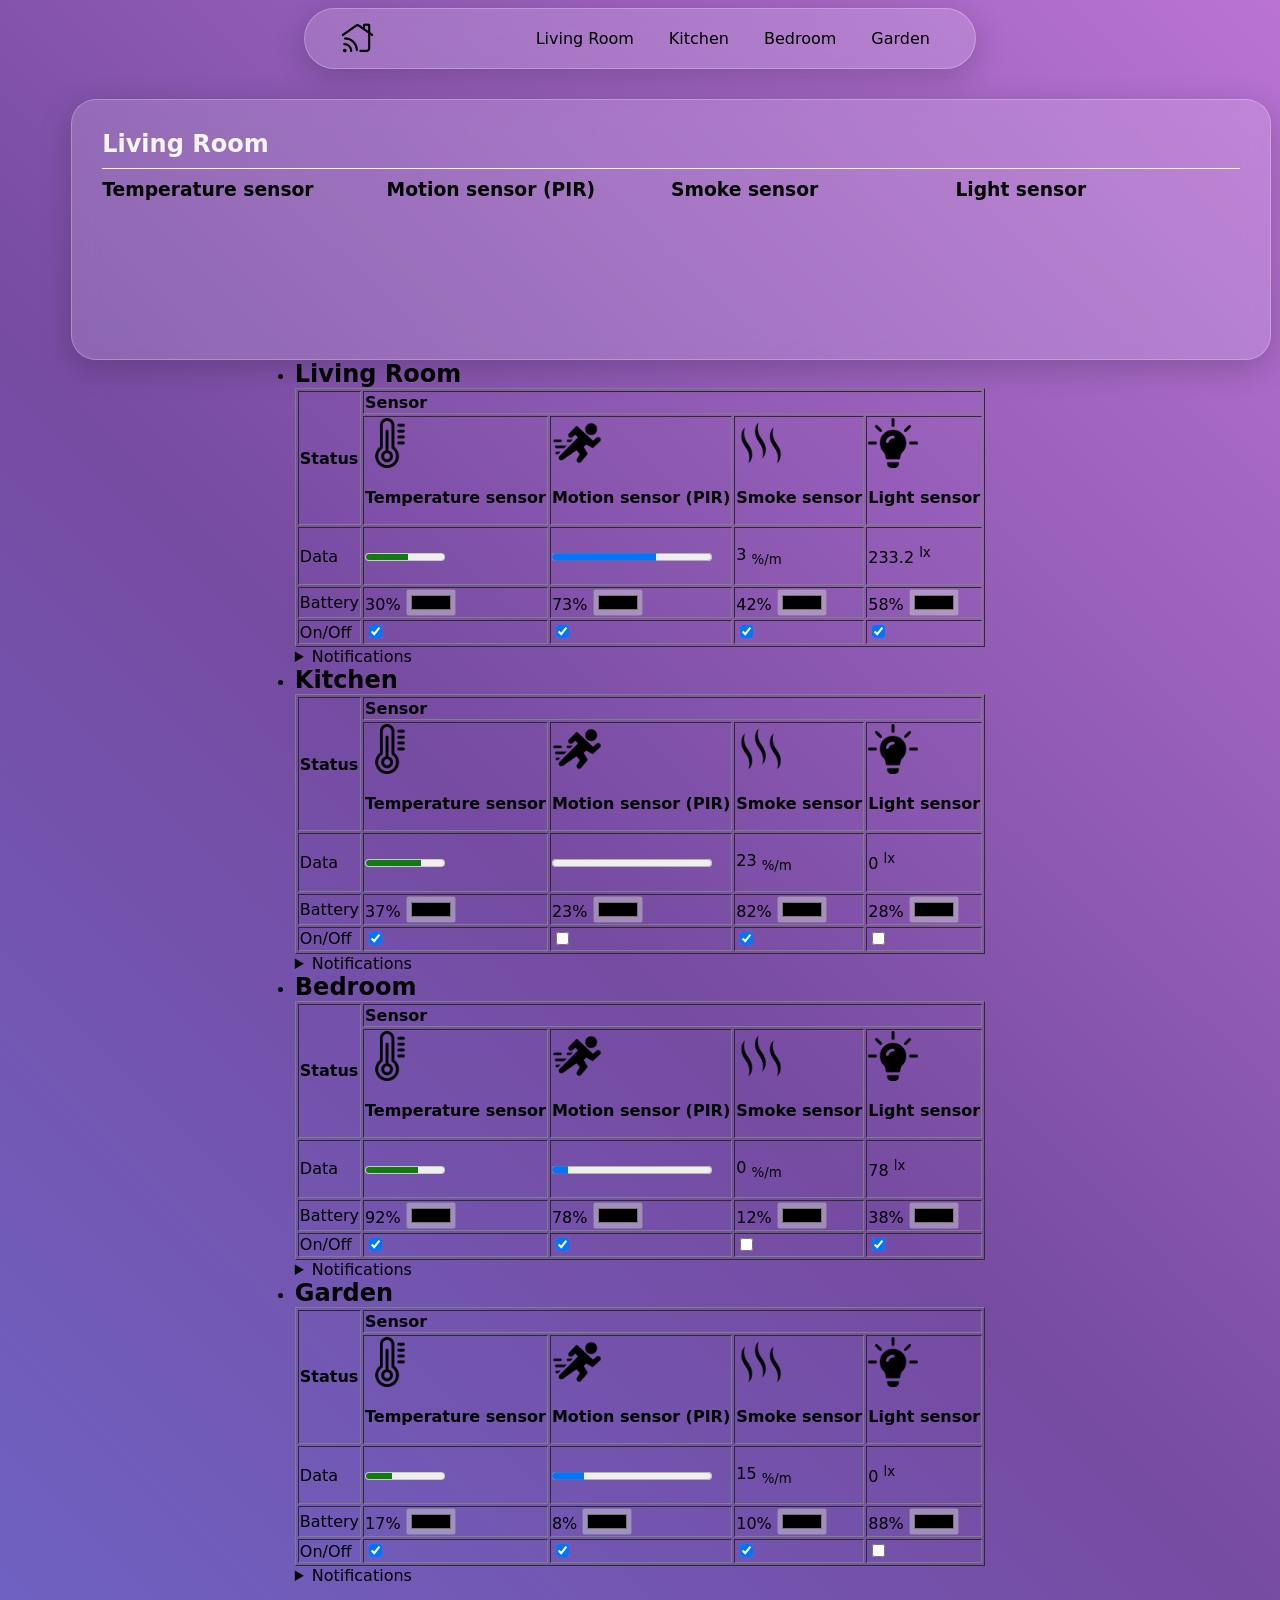
==== HW2/index.html @ 41532164 "stats first tweaks" ====
<!doctype html>
<html lang="en">
  <head>
    <meta charset="UTF-8" />
    <meta name="viewport" content="width=device-width, initial-scale=1.0" />
    <title>Homework HTML</title>
    <link rel="stylesheet" href="style.css" />
  </head>

  <body>
    <header>
      <div class="nav-container">
        <img src="img/smart-house.png" alt="" style="width: 35px" />
        <nav>
          <ul>
            <li>
              <a href="#livingroom">Living Room</a>
            </li>
            <li>
              <a href="#kitchen">Kitchen</a>
            </li>
            <li>
              <a href="#bedroom">Bedroom</a>
            </li>
            <li>
              <a href="#garden">Garden</a>
            </li>
          </ul>
        </nav>
      </div>
    </header>

    <div class="stats-container">
      <div class="stats">
        <h2 id="livingroom">Living Room</h2>
        <div class="sensor-info-container">
          <div class="sensor-info">
            <h3>Temperature sensor</h3>
            <div class="data"></div>
            <div class="battery"></div>
            <div class="status"></div>
          </div>
          <div class="sensor-info">
            <h3>Motion sensor (PIR)</h3>
          </div>
          <div class="sensor-info">
            <h3>Smoke sensor</h3>
          </div>
          <div class="sensor-info">
            <h3>Light sensor</h3>
          </div>
        </div>
      </div>
    </div>

    <ul>
      <li>
        <h2 id="livingroom">Living Room</h2>
        <table border="1">
          <thead>
            <tr>
              <th rowspan="2">Status</th>
              <th colspan="4">Sensor</th>
            </tr>

            <tr>
              <th>
                <img
                  src="img/thermometer.png"
                  alt="Temperature sensor"
                  width="50px"
                />
                <p>Temperature sensor</p>
              </th>
              <th>
                <img src="img/run.png" alt="Motion sensor (PIR)" width="50px" />
                <p>Motion sensor (PIR)</p>
              </th>
              <th>
                <img src="img/smoke.png" alt="Smoke sensor" width="50px" />
                <p>Smoke sensor</p>
              </th>
              <th>
                <img src="img/idea.png" alt="Light sensor" width="50px" />
                <p>Light sensor</p>
              </th>
            </tr>
          </thead>

          <tbody>
            <tr>
              <td>Data</td>
              <td><meter value="22" min="-10" max="50"></meter></td>
              <td><progress value="65" min="0" max="100"></progress></td>
              <td>
                <p>3 <sub>%/m</sub></p>
              </td>
              <td>
                <p>233.2 <sup>lx</sup></p>
              </td>
            </tr>

            <tr>
              <td>Battery</td>
              <td>30% <input type="color" value="orange" disabled /></td>
              <td>73% <input type="color" value="green" disabled /></td>
              <td>42% <input type="color" value="orange" disabled /></td>
              <td>58% <input type="color" value="yellow" disabled /></td>
            </tr>

            <tr>
              <td>On/Off</td>
              <td><input type="checkbox" checked /></td>
              <td><input type="checkbox" checked /></td>
              <td><input type="checkbox" checked /></td>
              <td><input type="checkbox" checked /></td>
            </tr>
          </tbody>
        </table>

        <details>
          <summary>Notifications</summary>
          <ul id="livingroom-notifications">
            <li>A lot of movement in the living room!</li>
          </ul>
        </details>
      </li>

      <li>
        <h2 id="kitchen">Kitchen</h2>
        <table border="1">
          <thead>
            <tr>
              <th rowspan="2">Status</th>
              <th colspan="4">Sensor</th>
            </tr>

            <tr>
              <th>
                <img
                  src="img/thermometer.png"
                  alt="Temperature sensor"
                  width="50px"
                />
                <p>Temperature sensor</p>
              </th>
              <th>
                <img src="img/run.png" alt="Motion sensor (PIR)" width="50px" />
                <p>Motion sensor (PIR)</p>
              </th>
              <th>
                <img src="img/smoke.png" alt="Smoke sensor" width="50px" />
                <p>Smoke sensor</p>
              </th>
              <th>
                <img src="img/idea.png" alt="Light sensor" width="50px" />
                <p>Light sensor</p>
              </th>
            </tr>
          </thead>

          <tbody>
            <tr>
              <td>Data</td>
              <td><meter value="32" min="-10" max="50"></meter></td>
              <td><progress value="0" min="0" max="100"></progress></td>
              <td>
                <p>23 <sub>%/m</sub></p>
              </td>
              <td>
                <p>0 <sup>lx</sup></p>
              </td>
            </tr>

            <tr>
              <td>Battery</td>
              <td>37% <input type="color" value="orange" disabled /></td>
              <td>23% <input type="color" value="red" disabled /></td>
              <td>82% <input type="color" value="green" disabled /></td>
              <td>28% <input type="color" value="red" disabled /></td>
            </tr>

            <tr>
              <td>On/Off</td>
              <td><input type="checkbox" checked /></td>
              <td><input type="checkbox" /></td>
              <td><input type="checkbox" checked /></td>
              <td><input type="checkbox" /></td>
            </tr>
          </tbody>
        </table>

        <details>
          <summary>Notifications</summary>
          <ul id="kitchen-notifications">
            <li>Something delicious is cooking!</li>
          </ul>
        </details>
      </li>

      <li>
        <h2 id="bedroom">Bedroom</h2>
        <table border="1">
          <thead>
            <tr>
              <th rowspan="2">Status</th>
              <th colspan="4">Sensor</th>
            </tr>

            <tr>
              <th>
                <img
                  src="img/thermometer.png"
                  alt="Temperature sensor"
                  width="50px"
                />
                <p>Temperature sensor</p>
              </th>
              <th>
                <img src="img/run.png" alt="Motion sensor (PIR)" width="50px" />
                <p>Motion sensor (PIR)</p>
              </th>
              <th>
                <img src="img/smoke.png" alt="Smoke sensor" width="50px" />
                <p>Smoke sensor</p>
              </th>
              <th>
                <img src="img/idea.png" alt="Light sensor" width="50px" />
                <p>Light sensor</p>
              </th>
            </tr>
          </thead>

          <tbody>
            <tr>
              <td>Data</td>
              <td><meter value="30" min="-10" max="50"></meter></td>
              <td><progress value="10" min="0" max="100"></progress></td>
              <td>
                <p>0 <sub>%/m</sub></p>
              </td>
              <td>
                <p>78 <sup>lx</sup></p>
              </td>
            </tr>

            <tr>
              <td>Battery</td>
              <td>92% <input type="color" value="green" disabled /></td>
              <td>78% <input type="color" value="green" disabled /></td>
              <td>12% <input type="color" value="red" disabled /></td>
              <td>38% <input type="color" value="orange" disabled /></td>
            </tr>

            <tr>
              <td>On/Off</td>
              <td><input type="checkbox" checked /></td>
              <td><input type="checkbox" checked /></td>
              <td><input type="checkbox" /></td>
              <td><input type="checkbox" checked /></td>
            </tr>
          </tbody>
        </table>

        <details>
          <summary>Notifications</summary>
          <ul id="bedroom-notifications">
            <li>Dimmed lights in the bedroom ready for sleep!</li>
          </ul>
        </details>
      </li>

      <li>
        <h2 id="garden">Garden</h2>
        <table border="1">
          <thead>
            <tr>
              <th rowspan="2">Status</th>
              <th colspan="4">Sensor</th>
            </tr>

            <tr>
              <th>
                <img
                  src="img/thermometer.png"
                  alt="Temperature sensor"
                  width="50px"
                />
                <p>Temperature sensor</p>
              </th>
              <th>
                <img src="img/run.png" alt="Motion sensor (PIR)" width="50px" />
                <p>Motion sensor (PIR)</p>
              </th>
              <th>
                <img src="img/smoke.png" alt="Smoke sensor" width="50px" />
                <p>Smoke sensor</p>
              </th>
              <th>
                <img src="img/idea.png" alt="Light sensor" width="50px" />
                <p>Light sensor</p>
              </th>
            </tr>
          </thead>

          <tbody>
            <tr>
              <td>Data</td>
              <td><meter value="10" min="-10" max="50"></meter></td>
              <td><progress value="20" min="0" max="100"></progress></td>
              <td>
                <p>15 <sub>%/m</sub></p>
              </td>
              <td>
                <p>0 <sup>lx</sup></p>
              </td>
            </tr>

            <tr>
              <td>Battery</td>
              <td>17% <input type="color" value="red" disabled /></td>
              <td>8% <input type="color" value="red" disabled /></td>
              <td>10% <input type="color" value="red" disabled /></td>
              <td>88% <input type="color" value="green" disabled /></td>
            </tr>

            <tr>
              <td>On/Off</td>
              <td><input type="checkbox" checked /></td>
              <td><input type="checkbox" checked /></td>
              <td><input type="checkbox" checked /></td>
              <td><input type="checkbox" /></td>
            </tr>
          </tbody>
        </table>

        <details>
          <summary>Notifications</summary>
          <ul id="garden-notifications">
            <li>Low levels of smoke detected!</li>
            <li>Where is the smoke coming from?</li>
          </ul>
        </details>
      </li>
    </ul>

    <br />
  </body>
</html>
---- HW2/style.css ----
* {
  font-family:
    system-ui,
    -apple-system,
    BlinkMacSystemFont,
    "Segoe UI",
    Roboto,
    Oxygen,
    Ubuntu,
    Cantarell,
    "Open Sans",
    "Helvetica Neue",
    sans-serif;
}

body {
  display: flex;
  align-items: center;
  justify-content: center;
  flex-direction: column;

  background: linear-gradient(45deg, #667eea, #764ba2, #f093fb);
  background-size: 200% 200%;
  animation: gradient 15s ease infinite;
}

@keyframes gradient {
  0% {
    background-position: 0% 50%;
  }
  50% {
    background-position: 100% 50%;
  }
  100% {
    background-position: 0% 50%;
  }
}

a {
  text-decoration: none;
  color: inherit;
}

ul {
  margin: 0;
  padding: 0;
}

li {
  text-decoration: none;
}

h1 {
  padding: 0;
  margin: 0;
}

h2 {
  padding: 0;
  margin: 0;
}

h3 {
  padding: 0;
  margin: 0;
}

header {
  display: flex;
  align-items: center;
  justify-content: center;
}

/* ================================ NAV ================================ */

header h1 {
  width: 30%;
}

header ul {
  display: flex;
  list-style: none;
  gap: 15px;
  padding: 0;
}

header li {
  padding: 10px;
  border-radius: 25px;
  border: none;
  cursor: pointer;

  transition:
    box-shadow 300ms ease,
    color 200ms ease;
}

header li:hover {
  box-shadow: 0 2px 2px 0 rgba(0, 0, 0, 0.2);
  color: white;
}

nav {
  margin: 0;
  padding: 0;
}

.nav-container {
  display: flex;
  align-items: center;
  justify-content: space-between;

  padding: 10px 35px;
  background-color: gray;

  width: 600px;
  border-radius: 35px;

  /* Semi-transparent white background */
  background: rgba(255, 255, 255, 0.15);

  /* The blur effect on the content behind the card */
  backdrop-filter: blur(12px);
  -webkit-backdrop-filter: blur(12px); /* Safari support */

  /* Subtle glass edge border */
  border: 1px solid rgba(255, 255, 255, 0.25);

  /* Soft shadow for subtle depth */
  box-shadow: 0 8px 32px 0 rgba(0, 0, 0, 0.2);
}

/* ================================ MAIN ================================ */

.stats-container {
  width: 90%;
  max-width: 1200px;
}

.stats {
  padding: 30px;
  width: 100%;
  border-radius: 25px;

  margin-top: 30px;

  /* Semi-transparent white background */
  background: rgba(255, 255, 255, 0.15);

  /* The blur effect on the content behind the card */
  backdrop-filter: blur(12px);
  -webkit-backdrop-filter: blur(12px); /* Safari support */

  /* Subtle glass edge border */
  border: 1px solid rgba(255, 255, 255, 0.25);

  /* Soft shadow for subtle depth */
  box-shadow: 0 8px 32px 0 rgba(0, 0, 0, 0.2);
}

.stats h2 {
  padding-bottom: 10px;
  border-bottom: 1px whitesmoke solid;
  color: whitesmoke;
}

.sensor-info-container {
  display: flex;
  align-items: center;
  justify-content: center;

  margin-top: 10px;
}

.sensor-info {
  width: 25%;
  min-height: 150px;
}
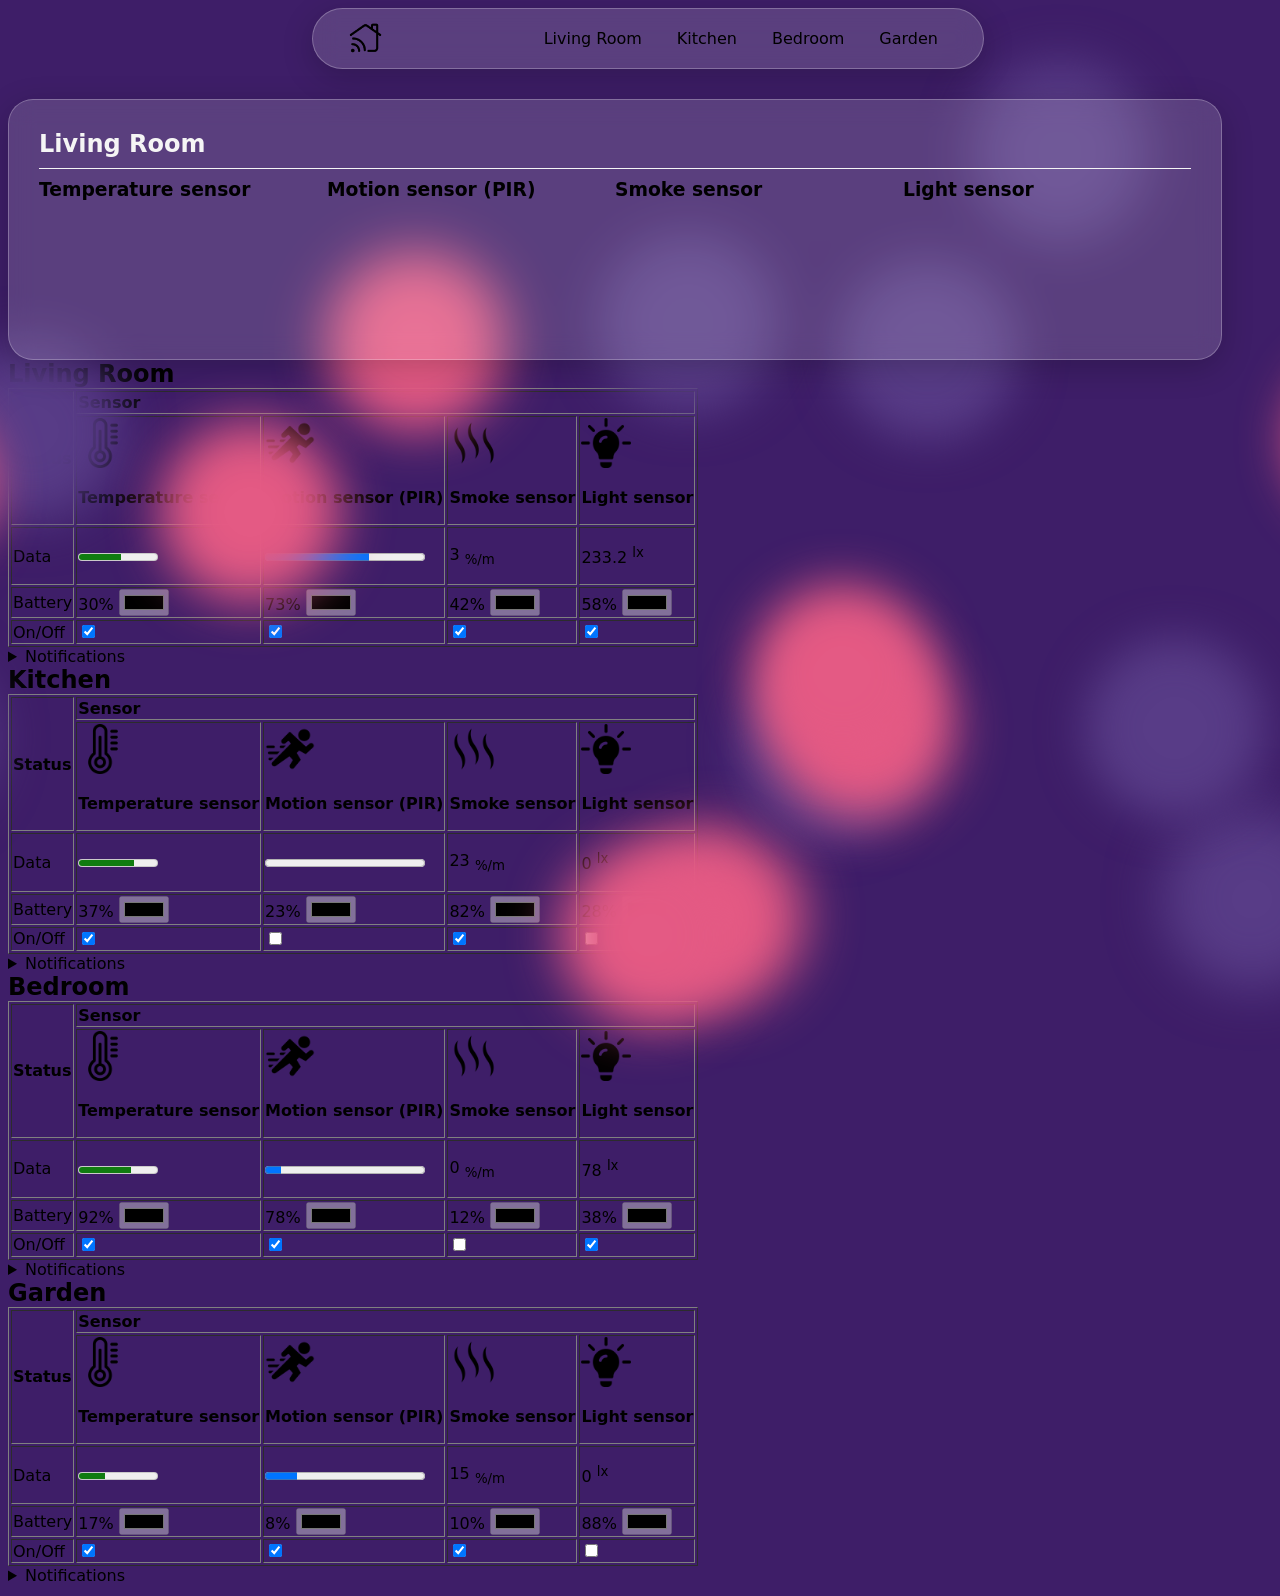
==== commit 5f57e837: "added animated background" ====
--- a/HW2/index.html
+++ b/HW2/index.html
@@ -7,7 +7,28 @@
     <link rel="stylesheet" href="style.css" />
   </head>
 
-  <body>
+  <body class="background">
+    <span></span>
+    <span></span>
+    <span></span>
+    <span></span>
+    <span></span>
+    <span></span>
+    <span></span>
+    <span></span>
+    <span></span>
+    <span></span>
+    <span></span>
+    <span></span>
+    <span></span>
+    <span></span>
+    <span></span>
+    <span></span>
+    <span></span>
+    <span></span>
+    <span></span>
+    <span></span>
+
     <header>
       <div class="nav-container">
         <img src="img/smart-house.png" alt="" style="width: 35px" />
--- a/HW2/style.css
+++ b/HW2/style.css
@@ -13,27 +13,213 @@
     sans-serif;
 }
 
-body {
-  display: flex;
-  align-items: center;
-  justify-content: center;
-  flex-direction: column;
-
-  background: linear-gradient(45deg, #667eea, #764ba2, #f093fb);
-  background-size: 200% 200%;
-  animation: gradient 15s ease infinite;
-}
-
-@keyframes gradient {
-  0% {
-    background-position: 0% 50%;
+@keyframes move {
+  100% {
+    transform: translate3d(0, 0, 1px) rotate(360deg);
   }
-  50% {
-    background-position: 100% 50%;
-  }
-  100% {
-    background-position: 0% 50%;
-  }
+}
+
+.background {
+  position: fixed;
+  width: 100vw;
+  height: 100vh;
+  top: 0;
+  left: 0;
+  background: #3e1e68;
+  overflow: hidden;
+}
+
+.background span {
+  width: 20vmin;
+  height: 20vmin;
+  border-radius: 20vmin;
+  backface-visibility: hidden;
+  position: absolute;
+  animation: move;
+  animation-duration: 45;
+  animation-timing-function: linear;
+  animation-iteration-count: infinite;
+}
+
+.background span:nth-child(0) {
+  color: #e45a84;
+  top: 68%;
+  left: 91%;
+  animation-duration: 20s;
+  animation-delay: -27s;
+  transform-origin: 16vw -16vh;
+  box-shadow: -40vmin 0 5.170427432280295vmin currentColor;
+}
+.background span:nth-child(1) {
+  color: #e45a84;
+  top: 42%;
+  left: 3%;
+  animation-duration: 30s;
+  animation-delay: -9s;
+  transform-origin: 6vw 19vh;
+  box-shadow: -40vmin 0 5.499846030489454vmin currentColor;
+}
+.background span:nth-child(2) {
+  color: #583c87;
+  top: 37%;
+  left: 23%;
+  animation-duration: 44s;
+  animation-delay: -33s;
+  transform-origin: -21vw 24vh;
+  box-shadow: -40vmin 0 5.488366260560922vmin currentColor;
+}
+.background span:nth-child(3) {
+  color: #583c87;
+  top: 71%;
+  left: 13%;
+  animation-duration: 36s;
+  animation-delay: -18s;
+  transform-origin: 24vw 9vh;
+  box-shadow: -40vmin 0 5.485542292217032vmin currentColor;
+}
+.background span:nth-child(4) {
+  color: #e45a84;
+  top: 38%;
+  left: 72%;
+  animation-duration: 40s;
+  animation-delay: -33s;
+  transform-origin: -16vw 8vh;
+  box-shadow: 40vmin 0 5.460361488215445vmin currentColor;
+}
+.background span:nth-child(5) {
+  color: #583c87;
+  top: 89%;
+  left: 62%;
+  animation-duration: 38s;
+  animation-delay: -11s;
+  transform-origin: -1vw -1vh;
+  box-shadow: 40vmin 0 5.895296290108066vmin currentColor;
+}
+.background span:nth-child(6) {
+  color: #e45a84;
+  top: 91%;
+  left: 20%;
+  animation-duration: 17s;
+  animation-delay: -25s;
+  transform-origin: -1vw -23vh;
+  box-shadow: 40vmin 0 5.945797172189447vmin currentColor;
+}
+.background span:nth-child(7) {
+  color: #583c87;
+  top: 72%;
+  left: 29%;
+  animation-duration: 25s;
+  animation-delay: -23s;
+  transform-origin: 22vw 24vh;
+  box-shadow: 40vmin 0 5.094710441394981vmin currentColor;
+}
+.background span:nth-child(8) {
+  color: #583c87;
+  top: 6%;
+  left: 47%;
+  animation-duration: 6s;
+  animation-delay: -22s;
+  transform-origin: -9vw -8vh;
+  box-shadow: 40vmin 0 5.523208982259014vmin currentColor;
+}
+.background span:nth-child(9) {
+  color: #e45a84;
+  top: 46%;
+  left: 40%;
+  animation-duration: 8s;
+  animation-delay: -49s;
+  transform-origin: 1vw -21vh;
+  box-shadow: -40vmin 0 5.6127700234040265vmin currentColor;
+}
+.background span:nth-child(10) {
+  color: #e45a84;
+  top: 93%;
+  left: 15%;
+  animation-duration: 44s;
+  animation-delay: -47s;
+  transform-origin: 17vw 0vh;
+  box-shadow: 40vmin 0 5.783161807678793vmin currentColor;
+}
+.background span:nth-child(11) {
+  color: #583c87;
+  top: 28%;
+  left: 93%;
+  animation-duration: 44s;
+  animation-delay: -18s;
+  transform-origin: -10vw 0vh;
+  box-shadow: -40vmin 0 5.084560460194747vmin currentColor;
+}
+.background span:nth-child(12) {
+  color: #e45a84;
+  top: 27%;
+  left: 53%;
+  animation-duration: 49s;
+  animation-delay: -44s;
+  transform-origin: 24vw 20vh;
+  box-shadow: -40vmin 0 5.598503588397546vmin currentColor;
+}
+.background span:nth-child(13) {
+  color: #ffacac;
+  top: 84%;
+  left: 99%;
+  animation-duration: 22s;
+  animation-delay: -15s;
+  transform-origin: 23vw 2vh;
+  box-shadow: 40vmin 0 5.902370224891143vmin currentColor;
+}
+.background span:nth-child(14) {
+  color: #e45a84;
+  top: 43%;
+  left: 13%;
+  animation-duration: 40s;
+  animation-delay: -12s;
+  transform-origin: 4vw -12vh;
+  box-shadow: -40vmin 0 5.206640645014831vmin currentColor;
+}
+.background span:nth-child(15) {
+  color: #e45a84;
+  top: 70%;
+  left: 88%;
+  animation-duration: 53s;
+  animation-delay: -12s;
+  transform-origin: 21vw 25vh;
+  box-shadow: -40vmin 0 5.702470812058634vmin currentColor;
+}
+.background span:nth-child(16) {
+  color: #583c87;
+  top: 70%;
+  left: 56%;
+  animation-duration: 11s;
+  animation-delay: -10s;
+  transform-origin: -24vw -3vh;
+  box-shadow: 40vmin 0 5.103251064327769vmin currentColor;
+}
+.background span:nth-child(17) {
+  color: #583c87;
+  top: 25%;
+  left: 18%;
+  animation-duration: 44s;
+  animation-delay: -17s;
+  transform-origin: -4vw -3vh;
+  box-shadow: 40vmin 0 5.232853842468633vmin currentColor;
+}
+.background span:nth-child(18) {
+  color: #e45a84;
+  top: 64%;
+  left: 30%;
+  animation-duration: 27s;
+  animation-delay: -42s;
+  transform-origin: -11vw 24vh;
+  box-shadow: 40vmin 0 5.360891141735045vmin currentColor;
+}
+.background span:nth-child(19) {
+  color: #e45a84;
+  top: 68%;
+  left: 96%;
+  animation-duration: 11s;
+  animation-delay: -34s;
+  transform-origin: -17vw 18vh;
+  box-shadow: 40vmin 0 5.1623513577394995vmin currentColor;
 }
 
 a {
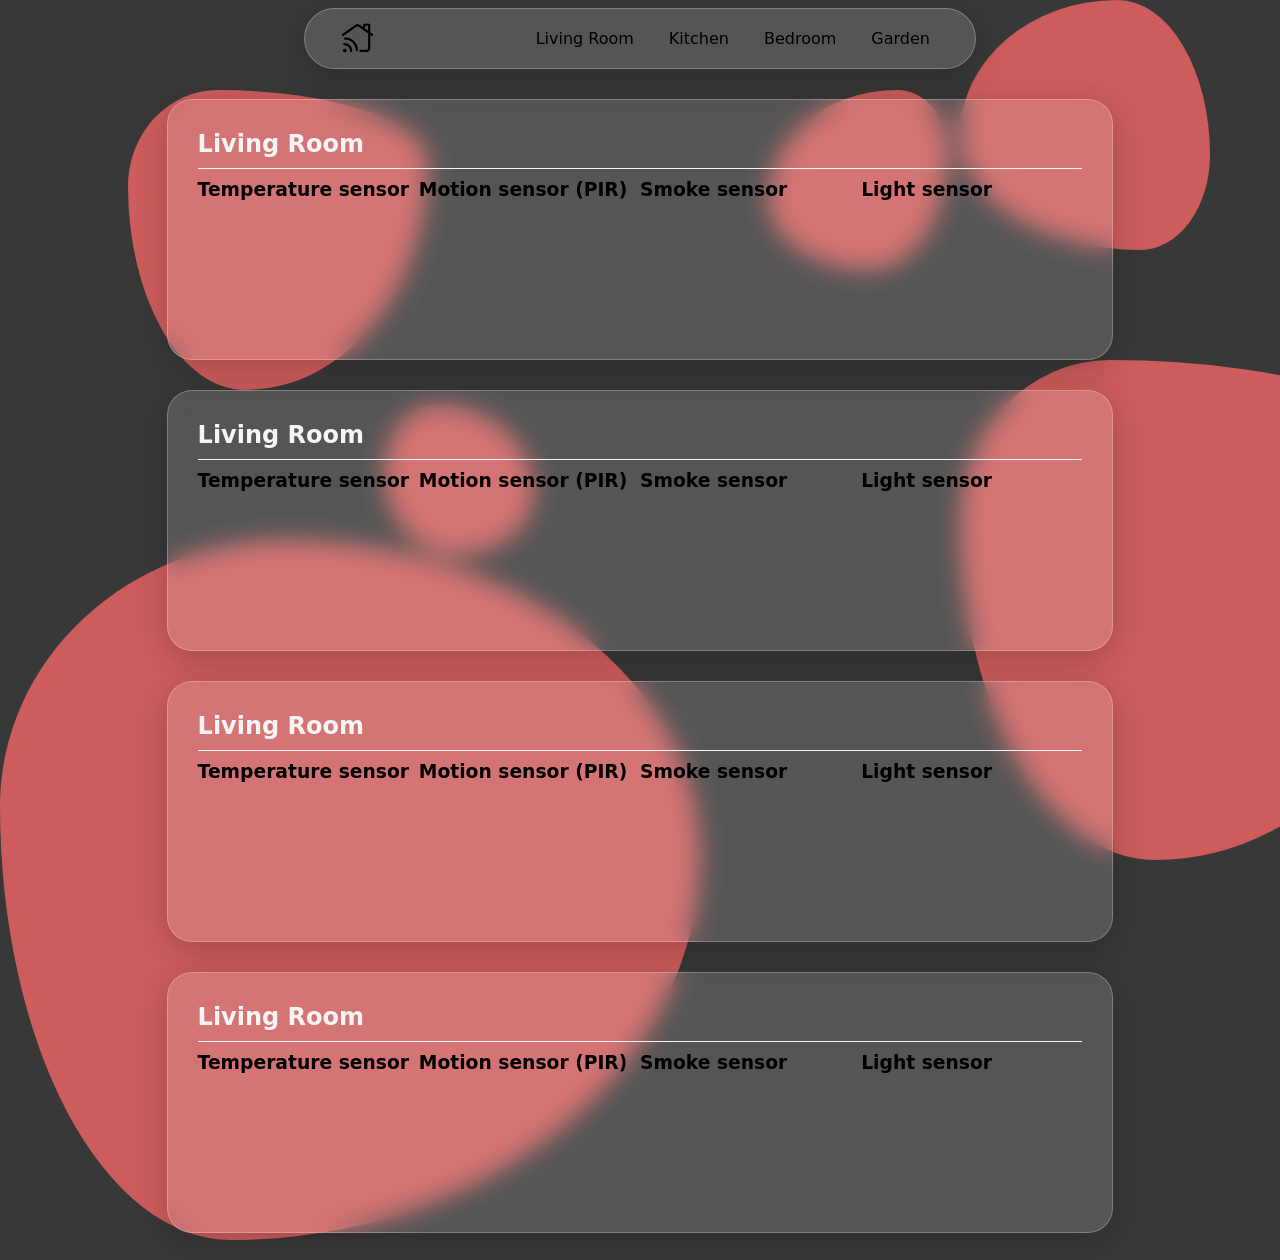
==== commit 45d0ab7d: "changed background" ====
--- a/HW2/index.html
+++ b/HW2/index.html
@@ -7,27 +7,13 @@
     <link rel="stylesheet" href="style.css" />
   </head>
 
-  <body class="background">
-    <span></span>
-    <span></span>
-    <span></span>
-    <span></span>
-    <span></span>
-    <span></span>
-    <span></span>
-    <span></span>
-    <span></span>
-    <span></span>
-    <span></span>
-    <span></span>
-    <span></span>
-    <span></span>
-    <span></span>
-    <span></span>
-    <span></span>
-    <span></span>
-    <span></span>
-    <span></span>
+  <body>
+    <div class="shapes"></div>
+    <div class="shapes"></div>
+    <div class="shapes"></div>
+    <div class="shapes"></div>
+    <div class="shapes"></div>
+    <div class="shapes"></div>
 
     <header>
       <div class="nav-container">
@@ -72,9 +58,72 @@
           </div>
         </div>
       </div>
+
+      <div class="stats">
+        <h2 id="livingroom">Living Room</h2>
+        <div class="sensor-info-container">
+          <div class="sensor-info">
+            <h3>Temperature sensor</h3>
+            <div class="data"></div>
+            <div class="battery"></div>
+            <div class="status"></div>
+          </div>
+          <div class="sensor-info">
+            <h3>Motion sensor (PIR)</h3>
+          </div>
+          <div class="sensor-info">
+            <h3>Smoke sensor</h3>
+          </div>
+          <div class="sensor-info">
+            <h3>Light sensor</h3>
+          </div>
+        </div>
+      </div>
+
+      <div class="stats">
+        <h2 id="livingroom">Living Room</h2>
+        <div class="sensor-info-container">
+          <div class="sensor-info">
+            <h3>Temperature sensor</h3>
+            <div class="data"></div>
+            <div class="battery"></div>
+            <div class="status"></div>
+          </div>
+          <div class="sensor-info">
+            <h3>Motion sensor (PIR)</h3>
+          </div>
+          <div class="sensor-info">
+            <h3>Smoke sensor</h3>
+          </div>
+          <div class="sensor-info">
+            <h3>Light sensor</h3>
+          </div>
+        </div>
+      </div>
+
+      <div class="stats">
+        <h2 id="livingroom">Living Room</h2>
+        <div class="sensor-info-container">
+          <div class="sensor-info">
+            <h3>Temperature sensor</h3>
+            <div class="data"></div>
+            <div class="battery"></div>
+            <div class="status"></div>
+          </div>
+          <div class="sensor-info">
+            <h3>Motion sensor (PIR)</h3>
+          </div>
+          <div class="sensor-info">
+            <h3>Smoke sensor</h3>
+          </div>
+          <div class="sensor-info">
+            <h3>Light sensor</h3>
+          </div>
+        </div>
+      </div>
     </div>
 
-    <ul>
+    <!-- <ul>
       <li>
         <h2 id="livingroom">Living Room</h2>
         <table border="1">
@@ -363,7 +412,7 @@
           </ul>
         </details>
       </li>
-    </ul>
+    </ul> -->
 
     <br />
   </body>
--- a/HW2/style.css
+++ b/HW2/style.css
@@ -13,213 +13,13 @@
     sans-serif;
 }
 
-@keyframes move {
-  100% {
-    transform: translate3d(0, 0, 1px) rotate(360deg);
-  }
-}
-
-.background {
-  position: fixed;
-  width: 100vw;
-  height: 100vh;
-  top: 0;
-  left: 0;
-  background: #3e1e68;
-  overflow: hidden;
-}
-
-.background span {
-  width: 20vmin;
-  height: 20vmin;
-  border-radius: 20vmin;
-  backface-visibility: hidden;
-  position: absolute;
-  animation: move;
-  animation-duration: 45;
-  animation-timing-function: linear;
-  animation-iteration-count: infinite;
-}
-
-.background span:nth-child(0) {
-  color: #e45a84;
-  top: 68%;
-  left: 91%;
-  animation-duration: 20s;
-  animation-delay: -27s;
-  transform-origin: 16vw -16vh;
-  box-shadow: -40vmin 0 5.170427432280295vmin currentColor;
-}
-.background span:nth-child(1) {
-  color: #e45a84;
-  top: 42%;
-  left: 3%;
-  animation-duration: 30s;
-  animation-delay: -9s;
-  transform-origin: 6vw 19vh;
-  box-shadow: -40vmin 0 5.499846030489454vmin currentColor;
-}
-.background span:nth-child(2) {
-  color: #583c87;
-  top: 37%;
-  left: 23%;
-  animation-duration: 44s;
-  animation-delay: -33s;
-  transform-origin: -21vw 24vh;
-  box-shadow: -40vmin 0 5.488366260560922vmin currentColor;
-}
-.background span:nth-child(3) {
-  color: #583c87;
-  top: 71%;
-  left: 13%;
-  animation-duration: 36s;
-  animation-delay: -18s;
-  transform-origin: 24vw 9vh;
-  box-shadow: -40vmin 0 5.485542292217032vmin currentColor;
-}
-.background span:nth-child(4) {
-  color: #e45a84;
-  top: 38%;
-  left: 72%;
-  animation-duration: 40s;
-  animation-delay: -33s;
-  transform-origin: -16vw 8vh;
-  box-shadow: 40vmin 0 5.460361488215445vmin currentColor;
-}
-.background span:nth-child(5) {
-  color: #583c87;
-  top: 89%;
-  left: 62%;
-  animation-duration: 38s;
-  animation-delay: -11s;
-  transform-origin: -1vw -1vh;
-  box-shadow: 40vmin 0 5.895296290108066vmin currentColor;
-}
-.background span:nth-child(6) {
-  color: #e45a84;
-  top: 91%;
-  left: 20%;
-  animation-duration: 17s;
-  animation-delay: -25s;
-  transform-origin: -1vw -23vh;
-  box-shadow: 40vmin 0 5.945797172189447vmin currentColor;
-}
-.background span:nth-child(7) {
-  color: #583c87;
-  top: 72%;
-  left: 29%;
-  animation-duration: 25s;
-  animation-delay: -23s;
-  transform-origin: 22vw 24vh;
-  box-shadow: 40vmin 0 5.094710441394981vmin currentColor;
-}
-.background span:nth-child(8) {
-  color: #583c87;
-  top: 6%;
-  left: 47%;
-  animation-duration: 6s;
-  animation-delay: -22s;
-  transform-origin: -9vw -8vh;
-  box-shadow: 40vmin 0 5.523208982259014vmin currentColor;
-}
-.background span:nth-child(9) {
-  color: #e45a84;
-  top: 46%;
-  left: 40%;
-  animation-duration: 8s;
-  animation-delay: -49s;
-  transform-origin: 1vw -21vh;
-  box-shadow: -40vmin 0 5.6127700234040265vmin currentColor;
-}
-.background span:nth-child(10) {
-  color: #e45a84;
-  top: 93%;
-  left: 15%;
-  animation-duration: 44s;
-  animation-delay: -47s;
-  transform-origin: 17vw 0vh;
-  box-shadow: 40vmin 0 5.783161807678793vmin currentColor;
-}
-.background span:nth-child(11) {
-  color: #583c87;
-  top: 28%;
-  left: 93%;
-  animation-duration: 44s;
-  animation-delay: -18s;
-  transform-origin: -10vw 0vh;
-  box-shadow: -40vmin 0 5.084560460194747vmin currentColor;
-}
-.background span:nth-child(12) {
-  color: #e45a84;
-  top: 27%;
-  left: 53%;
-  animation-duration: 49s;
-  animation-delay: -44s;
-  transform-origin: 24vw 20vh;
-  box-shadow: -40vmin 0 5.598503588397546vmin currentColor;
-}
-.background span:nth-child(13) {
-  color: #ffacac;
-  top: 84%;
-  left: 99%;
-  animation-duration: 22s;
-  animation-delay: -15s;
-  transform-origin: 23vw 2vh;
-  box-shadow: 40vmin 0 5.902370224891143vmin currentColor;
-}
-.background span:nth-child(14) {
-  color: #e45a84;
-  top: 43%;
-  left: 13%;
-  animation-duration: 40s;
-  animation-delay: -12s;
-  transform-origin: 4vw -12vh;
-  box-shadow: -40vmin 0 5.206640645014831vmin currentColor;
-}
-.background span:nth-child(15) {
-  color: #e45a84;
-  top: 70%;
-  left: 88%;
-  animation-duration: 53s;
-  animation-delay: -12s;
-  transform-origin: 21vw 25vh;
-  box-shadow: -40vmin 0 5.702470812058634vmin currentColor;
-}
-.background span:nth-child(16) {
-  color: #583c87;
-  top: 70%;
-  left: 56%;
-  animation-duration: 11s;
-  animation-delay: -10s;
-  transform-origin: -24vw -3vh;
-  box-shadow: 40vmin 0 5.103251064327769vmin currentColor;
-}
-.background span:nth-child(17) {
-  color: #583c87;
-  top: 25%;
-  left: 18%;
-  animation-duration: 44s;
-  animation-delay: -17s;
-  transform-origin: -4vw -3vh;
-  box-shadow: 40vmin 0 5.232853842468633vmin currentColor;
-}
-.background span:nth-child(18) {
-  color: #e45a84;
-  top: 64%;
-  left: 30%;
-  animation-duration: 27s;
-  animation-delay: -42s;
-  transform-origin: -11vw 24vh;
-  box-shadow: 40vmin 0 5.360891141735045vmin currentColor;
-}
-.background span:nth-child(19) {
-  color: #e45a84;
-  top: 68%;
-  left: 96%;
-  animation-duration: 11s;
-  animation-delay: -34s;
-  transform-origin: -17vw 18vh;
-  box-shadow: 40vmin 0 5.1623513577394995vmin currentColor;
+body {
+  display: flex;
+  align-items: center;
+  justify-content: center;
+  flex-direction: column;
+
+  background-color: #383838;
 }
 
 a {
@@ -319,13 +119,16 @@
 /* ================================ MAIN ================================ */
 
 .stats-container {
-  width: 90%;
-  max-width: 1200px;
+  width: 100%;
+  display: flex;
+  align-items: center;
+  justify-content: center;
+  flex-direction: column;
 }
 
 .stats {
+  width: 70%;
   padding: 30px;
-  width: 100%;
   border-radius: 25px;
 
   margin-top: 30px;
@@ -362,3 +165,58 @@
   width: 25%;
   min-height: 150px;
 }
+
+/* ================ background shapes ================ */
+
+.shapes {
+  background-color: indianred;
+  position: fixed;
+}
+
+.shapes:nth-child(1) {
+  border-radius: 30% 70% 61% 39% / 32% 24% 76% 68%;
+  height: 300px;
+  width: 300px;
+  left: 10vw;
+  top: 10vh;
+}
+
+.shapes:nth-child(2) {
+  border-radius: 30% 70% 61% 39% / 32% 24% 76% 68%;
+  height: 500px;
+  width: 500px;
+  left: 75vw;
+  top: 40vh;
+}
+
+.shapes:nth-child(3) {
+  border-radius: 63% 37% 28% 72% / 54% 62% 38% 46%;
+  height: 250px;
+  width: 250px;
+  left: 75vw;
+  top: 0vh;
+}
+
+.shapes:nth-child(4) {
+  border-radius: 41% 59% 67% 33% / 38% 45% 55% 62%;
+  height: 700px;
+  width: 700px;
+  left: 0vw;
+  top: 60vh;
+}
+
+.shapes:nth-child(5) {
+  border-radius: 72% 28% 43% 57% / 61% 35% 65% 39%;
+  height: 180px;
+  width: 180px;
+  left: 60vw;
+  top: 10vh;
+}
+
+.shapes:nth-child(6) {
+  border-radius: 35% 65% 52% 48% / 45% 58% 42% 55%;
+  height: 150px;
+  width: 150px;
+  left: 30vw;
+  top: 45vh;
+}
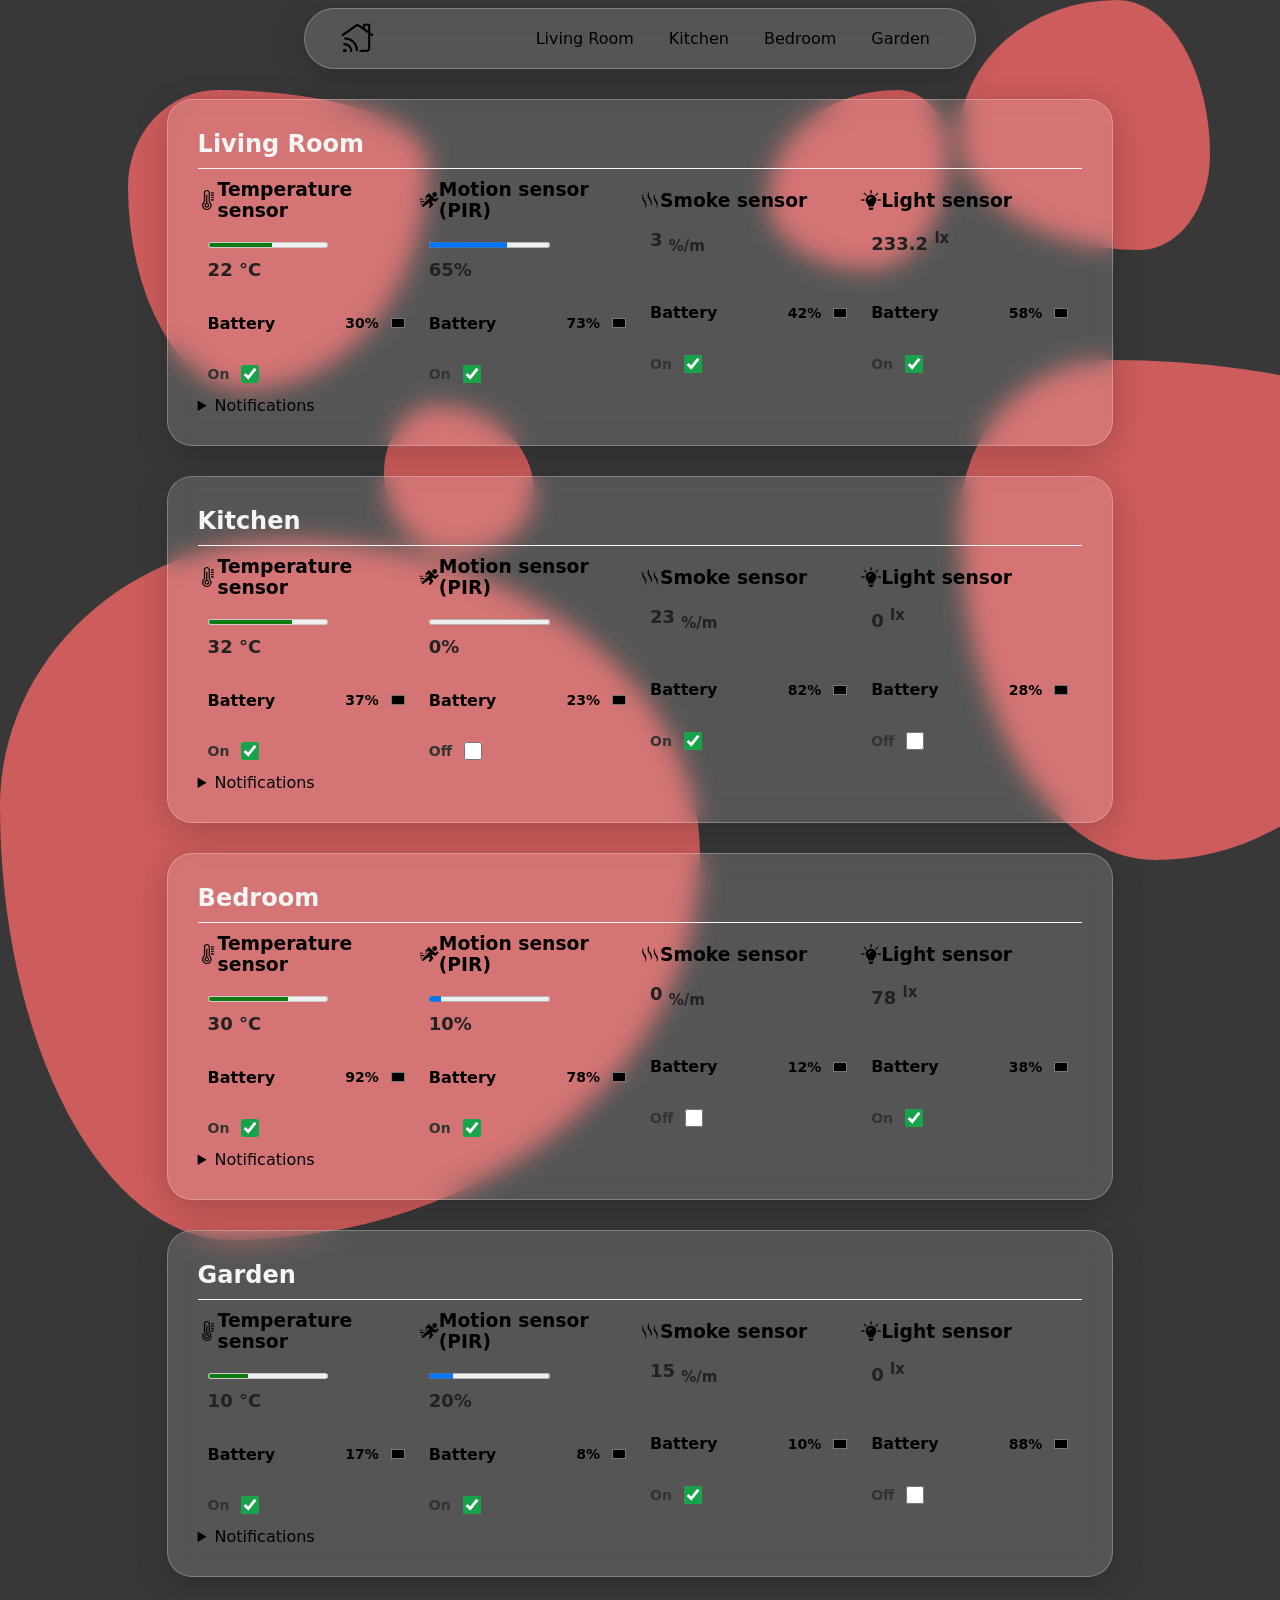
==== commit 1ea107f5: "copied data from the old ul layout to the new one with divs" ====
--- a/HW2/index.html
+++ b/HW2/index.html
@@ -38,155 +38,93 @@
     </header>
 
     <div class="stats-container">
+      <!-- Living Room -->
       <div class="stats">
         <h2 id="livingroom">Living Room</h2>
+
         <div class="sensor-info-container">
           <div class="sensor-info">
-            <h3>Temperature sensor</h3>
-            <div class="data"></div>
-            <div class="battery"></div>
-            <div class="status"></div>
-          </div>
-          <div class="sensor-info">
-            <h3>Motion sensor (PIR)</h3>
-          </div>
-          <div class="sensor-info">
-            <h3>Smoke sensor</h3>
-          </div>
-          <div class="sensor-info">
-            <h3>Light sensor</h3>
+            <div class="title">
+              <img
+                src="img/thermometer.png"
+                alt="Temperature sensor"
+                style="height: 20px"
+              />
+              <h3>Temperature sensor</h3>
+            </div>
+            <div class="data">
+              <meter value="22" min="-10" max="50"></meter>
+              <p>22 °C</p>
+            </div>
+            <div class="battery">
+              <strong>Battery</strong>
+              <p>30% <input type="color" value="orange" disabled /></p>
+            </div>
+            <div class="status">
+              <label>On <input type="checkbox" checked /></label>
+            </div>
+          </div>
+
+          <div class="sensor-info">
+            <div class="title">
+              <img
+                src="img/run.png"
+                alt="Motion sensor (PIR)"
+                style="height: 20px"
+              />
+              <h3>Motion sensor (PIR)</h3>
+            </div>
+            <div class="data">
+              <progress value="65" min="0" max="100"></progress>
+              <p>65%</p>
+            </div>
+            <div class="battery">
+              <strong>Battery</strong>
+              <p>73% <input type="color" value="green" disabled /></p>
+            </div>
+            <div class="status">
+              <label>On <input type="checkbox" checked /></label>
+            </div>
+          </div>
+
+          <div class="sensor-info">
+            <div class="title">
+              <img
+                src="img/smoke.png"
+                alt="Smoke sensor"
+                style="height: 20px"
+              />
+              <h3>Smoke sensor</h3>
+            </div>
+            <div class="data">
+              <p>3 <sub>%/m</sub></p>
+            </div>
+            <div class="battery">
+              <strong>Battery</strong>
+              <p>42% <input type="color" value="orange" disabled /></p>
+            </div>
+            <div class="status">
+              <label>On <input type="checkbox" checked /></label>
+            </div>
+          </div>
+
+          <div class="sensor-info">
+            <div class="title">
+              <img src="img/idea.png" alt="Light sensor" style="height: 20px" />
+              <h3>Light sensor</h3>
+            </div>
+            <div class="data">
+              <p>233.2 <sup>lx</sup></p>
+            </div>
+            <div class="battery">
+              <strong>Battery</strong>
+              <p>58% <input type="color" value="yellow" disabled /></p>
+            </div>
+            <div class="status">
+              <label>On <input type="checkbox" checked /></label>
+            </div>
           </div>
         </div>
-      </div>
-
-      <div class="stats">
-        <h2 id="livingroom">Living Room</h2>
-        <div class="sensor-info-container">
-          <div class="sensor-info">
-            <h3>Temperature sensor</h3>
-            <div class="data"></div>
-            <div class="battery"></div>
-            <div class="status"></div>
-          </div>
-          <div class="sensor-info">
-            <h3>Motion sensor (PIR)</h3>
-          </div>
-          <div class="sensor-info">
-            <h3>Smoke sensor</h3>
-          </div>
-          <div class="sensor-info">
-            <h3>Light sensor</h3>
-          </div>
-        </div>
-      </div>
-
-      <div class="stats">
-        <h2 id="livingroom">Living Room</h2>
-        <div class="sensor-info-container">
-          <div class="sensor-info">
-            <h3>Temperature sensor</h3>
-            <div class="data"></div>
-            <div class="battery"></div>
-            <div class="status"></div>
-          </div>
-          <div class="sensor-info">
-            <h3>Motion sensor (PIR)</h3>
-          </div>
-          <div class="sensor-info">
-            <h3>Smoke sensor</h3>
-          </div>
-          <div class="sensor-info">
-            <h3>Light sensor</h3>
-          </div>
-        </div>
-      </div>
-
-      <div class="stats">
-        <h2 id="livingroom">Living Room</h2>
-        <div class="sensor-info-container">
-          <div class="sensor-info">
-            <h3>Temperature sensor</h3>
-            <div class="data"></div>
-            <div class="battery"></div>
-            <div class="status"></div>
-          </div>
-          <div class="sensor-info">
-            <h3>Motion sensor (PIR)</h3>
-          </div>
-          <div class="sensor-info">
-            <h3>Smoke sensor</h3>
-          </div>
-          <div class="sensor-info">
-            <h3>Light sensor</h3>
-          </div>
-        </div>
-      </div>
-    </div>
-
-    <!-- <ul>
-      <li>
-        <h2 id="livingroom">Living Room</h2>
-        <table border="1">
-          <thead>
-            <tr>
-              <th rowspan="2">Status</th>
-              <th colspan="4">Sensor</th>
-            </tr>
-
-            <tr>
-              <th>
-                <img
-                  src="img/thermometer.png"
-                  alt="Temperature sensor"
-                  width="50px"
-                />
-                <p>Temperature sensor</p>
-              </th>
-              <th>
-                <img src="img/run.png" alt="Motion sensor (PIR)" width="50px" />
-                <p>Motion sensor (PIR)</p>
-              </th>
-              <th>
-                <img src="img/smoke.png" alt="Smoke sensor" width="50px" />
-                <p>Smoke sensor</p>
-              </th>
-              <th>
-                <img src="img/idea.png" alt="Light sensor" width="50px" />
-                <p>Light sensor</p>
-              </th>
-            </tr>
-          </thead>
-
-          <tbody>
-            <tr>
-              <td>Data</td>
-              <td><meter value="22" min="-10" max="50"></meter></td>
-              <td><progress value="65" min="0" max="100"></progress></td>
-              <td>
-                <p>3 <sub>%/m</sub></p>
-              </td>
-              <td>
-                <p>233.2 <sup>lx</sup></p>
-              </td>
-            </tr>
-
-            <tr>
-              <td>Battery</td>
-              <td>30% <input type="color" value="orange" disabled /></td>
-              <td>73% <input type="color" value="green" disabled /></td>
-              <td>42% <input type="color" value="orange" disabled /></td>
-              <td>58% <input type="color" value="yellow" disabled /></td>
-            </tr>
-
-            <tr>
-              <td>On/Off</td>
-              <td><input type="checkbox" checked /></td>
-              <td><input type="checkbox" checked /></td>
-              <td><input type="checkbox" checked /></td>
-              <td><input type="checkbox" checked /></td>
-            </tr>
-          </tbody>
-        </table>
 
         <details>
           <summary>Notifications</summary>
@@ -194,71 +132,95 @@
             <li>A lot of movement in the living room!</li>
           </ul>
         </details>
-      </li>
-
-      <li>
+      </div>
+
+      <!-- Kitchen -->
+      <div class="stats">
         <h2 id="kitchen">Kitchen</h2>
-        <table border="1">
-          <thead>
-            <tr>
-              <th rowspan="2">Status</th>
-              <th colspan="4">Sensor</th>
-            </tr>
-
-            <tr>
-              <th>
-                <img
-                  src="img/thermometer.png"
-                  alt="Temperature sensor"
-                  width="50px"
-                />
-                <p>Temperature sensor</p>
-              </th>
-              <th>
-                <img src="img/run.png" alt="Motion sensor (PIR)" width="50px" />
-                <p>Motion sensor (PIR)</p>
-              </th>
-              <th>
-                <img src="img/smoke.png" alt="Smoke sensor" width="50px" />
-                <p>Smoke sensor</p>
-              </th>
-              <th>
-                <img src="img/idea.png" alt="Light sensor" width="50px" />
-                <p>Light sensor</p>
-              </th>
-            </tr>
-          </thead>
-
-          <tbody>
-            <tr>
-              <td>Data</td>
-              <td><meter value="32" min="-10" max="50"></meter></td>
-              <td><progress value="0" min="0" max="100"></progress></td>
-              <td>
-                <p>23 <sub>%/m</sub></p>
-              </td>
-              <td>
-                <p>0 <sup>lx</sup></p>
-              </td>
-            </tr>
-
-            <tr>
-              <td>Battery</td>
-              <td>37% <input type="color" value="orange" disabled /></td>
-              <td>23% <input type="color" value="red" disabled /></td>
-              <td>82% <input type="color" value="green" disabled /></td>
-              <td>28% <input type="color" value="red" disabled /></td>
-            </tr>
-
-            <tr>
-              <td>On/Off</td>
-              <td><input type="checkbox" checked /></td>
-              <td><input type="checkbox" /></td>
-              <td><input type="checkbox" checked /></td>
-              <td><input type="checkbox" /></td>
-            </tr>
-          </tbody>
-        </table>
+
+        <div class="sensor-info-container">
+          <div class="sensor-info">
+            <div class="title">
+              <img
+                src="img/thermometer.png"
+                alt="Temperature sensor"
+                style="height: 20px"
+              />
+              <h3>Temperature sensor</h3>
+            </div>
+            <div class="data">
+              <meter value="32" min="-10" max="50"></meter>
+              <p>32 °C</p>
+            </div>
+            <div class="battery">
+              <strong>Battery</strong>
+              <p>37% <input type="color" value="orange" disabled /></p>
+            </div>
+            <div class="status">
+              <label>On <input type="checkbox" checked /></label>
+            </div>
+          </div>
+
+          <div class="sensor-info">
+            <div class="title">
+              <img
+                src="img/run.png"
+                alt="Motion sensor (PIR)"
+                style="height: 20px"
+              />
+              <h3>Motion sensor (PIR)</h3>
+            </div>
+            <div class="data">
+              <progress value="0" min="0" max="100"></progress>
+              <p>0%</p>
+            </div>
+            <div class="battery">
+              <strong>Battery</strong>
+              <p>23% <input type="color" value="red" disabled /></p>
+            </div>
+            <div class="status">
+              <label>Off <input type="checkbox" /></label>
+            </div>
+          </div>
+
+          <div class="sensor-info">
+            <div class="title">
+              <img
+                src="img/smoke.png"
+                alt="Smoke sensor"
+                style="height: 20px"
+              />
+              <h3>Smoke sensor</h3>
+            </div>
+            <div class="data">
+              <p>23 <sub>%/m</sub></p>
+            </div>
+            <div class="battery">
+              <strong>Battery</strong>
+              <p>82% <input type="color" value="green" disabled /></p>
+            </div>
+            <div class="status">
+              <label>On <input type="checkbox" checked /></label>
+            </div>
+          </div>
+
+          <div class="sensor-info">
+            <div class="title">
+              <img src="img/idea.png" alt="Light sensor" style="height: 20px" />
+              <h3>Light sensor</h3>
+            </div>
+            <div class="data">
+              <p>0 <sup>lx</sup></p>
+            </div>
+            <div class="battery">
+              <strong>Battery</strong>
+              <p>28% <input type="color" value="red" disabled /></p>
+            </div>
+            <div class="status">
+              <label>Off <input type="checkbox" /></label>
+            </div>
+          </div>
+        </div>
 
         <details>
           <summary>Notifications</summary>
@@ -266,71 +228,95 @@
             <li>Something delicious is cooking!</li>
           </ul>
         </details>
-      </li>
-
-      <li>
+      </div>
+
+      <!-- Bedroom -->
+      <div class="stats">
         <h2 id="bedroom">Bedroom</h2>
-        <table border="1">
-          <thead>
-            <tr>
-              <th rowspan="2">Status</th>
-              <th colspan="4">Sensor</th>
-            </tr>
-
-            <tr>
-              <th>
-                <img
-                  src="img/thermometer.png"
-                  alt="Temperature sensor"
-                  width="50px"
-                />
-                <p>Temperature sensor</p>
-              </th>
-              <th>
-                <img src="img/run.png" alt="Motion sensor (PIR)" width="50px" />
-                <p>Motion sensor (PIR)</p>
-              </th>
-              <th>
-                <img src="img/smoke.png" alt="Smoke sensor" width="50px" />
-                <p>Smoke sensor</p>
-              </th>
-              <th>
-                <img src="img/idea.png" alt="Light sensor" width="50px" />
-                <p>Light sensor</p>
-              </th>
-            </tr>
-          </thead>
-
-          <tbody>
-            <tr>
-              <td>Data</td>
-              <td><meter value="30" min="-10" max="50"></meter></td>
-              <td><progress value="10" min="0" max="100"></progress></td>
-              <td>
-                <p>0 <sub>%/m</sub></p>
-              </td>
-              <td>
-                <p>78 <sup>lx</sup></p>
-              </td>
-            </tr>
-
-            <tr>
-              <td>Battery</td>
-              <td>92% <input type="color" value="green" disabled /></td>
-              <td>78% <input type="color" value="green" disabled /></td>
-              <td>12% <input type="color" value="red" disabled /></td>
-              <td>38% <input type="color" value="orange" disabled /></td>
-            </tr>
-
-            <tr>
-              <td>On/Off</td>
-              <td><input type="checkbox" checked /></td>
-              <td><input type="checkbox" checked /></td>
-              <td><input type="checkbox" /></td>
-              <td><input type="checkbox" checked /></td>
-            </tr>
-          </tbody>
-        </table>
+
+        <div class="sensor-info-container">
+          <div class="sensor-info">
+            <div class="title">
+              <img
+                src="img/thermometer.png"
+                alt="Temperature sensor"
+                style="height: 20px"
+              />
+              <h3>Temperature sensor</h3>
+            </div>
+            <div class="data">
+              <meter value="30" min="-10" max="50"></meter>
+              <p>30 °C</p>
+            </div>
+            <div class="battery">
+              <strong>Battery</strong>
+              <p>92% <input type="color" value="green" disabled /></p>
+            </div>
+            <div class="status">
+              <label>On <input type="checkbox" checked /></label>
+            </div>
+          </div>
+
+          <div class="sensor-info">
+            <div class="title">
+              <img
+                src="img/run.png"
+                alt="Motion sensor (PIR)"
+                style="height: 20px"
+              />
+              <h3>Motion sensor (PIR)</h3>
+            </div>
+            <div class="data">
+              <progress value="10" min="0" max="100"></progress>
+              <p>10%</p>
+            </div>
+            <div class="battery">
+              <strong>Battery</strong>
+              <p>78% <input type="color" value="green" disabled /></p>
+            </div>
+            <div class="status">
+              <label>On <input type="checkbox" checked /></label>
+            </div>
+          </div>
+
+          <div class="sensor-info">
+            <div class="title">
+              <img
+                src="img/smoke.png"
+                alt="Smoke sensor"
+                style="height: 20px"
+              />
+              <h3>Smoke sensor</h3>
+            </div>
+            <div class="data">
+              <p>0 <sub>%/m</sub></p>
+            </div>
+            <div class="battery">
+              <strong>Battery</strong>
+              <p>12% <input type="color" value="red" disabled /></p>
+            </div>
+            <div class="status">
+              <label>Off <input type="checkbox" /></label>
+            </div>
+          </div>
+
+          <div class="sensor-info">
+            <div class="title">
+              <img src="img/idea.png" alt="Light sensor" style="height: 20px" />
+              <h3>Light sensor</h3>
+            </div>
+            <div class="data">
+              <p>78 <sup>lx</sup></p>
+            </div>
+            <div class="battery">
+              <strong>Battery</strong>
+              <p>38% <input type="color" value="orange" disabled /></p>
+            </div>
+            <div class="status">
+              <label>On <input type="checkbox" checked /></label>
+            </div>
+          </div>
+        </div>
 
         <details>
           <summary>Notifications</summary>
@@ -338,71 +324,95 @@
             <li>Dimmed lights in the bedroom ready for sleep!</li>
           </ul>
         </details>
-      </li>
-
-      <li>
+      </div>
+
+      <!-- Garden -->
+      <div class="stats">
         <h2 id="garden">Garden</h2>
-        <table border="1">
-          <thead>
-            <tr>
-              <th rowspan="2">Status</th>
-              <th colspan="4">Sensor</th>
-            </tr>
-
-            <tr>
-              <th>
-                <img
-                  src="img/thermometer.png"
-                  alt="Temperature sensor"
-                  width="50px"
-                />
-                <p>Temperature sensor</p>
-              </th>
-              <th>
-                <img src="img/run.png" alt="Motion sensor (PIR)" width="50px" />
-                <p>Motion sensor (PIR)</p>
-              </th>
-              <th>
-                <img src="img/smoke.png" alt="Smoke sensor" width="50px" />
-                <p>Smoke sensor</p>
-              </th>
-              <th>
-                <img src="img/idea.png" alt="Light sensor" width="50px" />
-                <p>Light sensor</p>
-              </th>
-            </tr>
-          </thead>
-
-          <tbody>
-            <tr>
-              <td>Data</td>
-              <td><meter value="10" min="-10" max="50"></meter></td>
-              <td><progress value="20" min="0" max="100"></progress></td>
-              <td>
-                <p>15 <sub>%/m</sub></p>
-              </td>
-              <td>
-                <p>0 <sup>lx</sup></p>
-              </td>
-            </tr>
-
-            <tr>
-              <td>Battery</td>
-              <td>17% <input type="color" value="red" disabled /></td>
-              <td>8% <input type="color" value="red" disabled /></td>
-              <td>10% <input type="color" value="red" disabled /></td>
-              <td>88% <input type="color" value="green" disabled /></td>
-            </tr>
-
-            <tr>
-              <td>On/Off</td>
-              <td><input type="checkbox" checked /></td>
-              <td><input type="checkbox" checked /></td>
-              <td><input type="checkbox" checked /></td>
-              <td><input type="checkbox" /></td>
-            </tr>
-          </tbody>
-        </table>
+
+        <div class="sensor-info-container">
+          <div class="sensor-info">
+            <div class="title">
+              <img
+                src="img/thermometer.png"
+                alt="Temperature sensor"
+                style="height: 20px"
+              />
+              <h3>Temperature sensor</h3>
+            </div>
+            <div class="data">
+              <meter value="10" min="-10" max="50"></meter>
+              <p>10 °C</p>
+            </div>
+            <div class="battery">
+              <strong>Battery</strong>
+              <p>17% <input type="color" value="red" disabled /></p>
+            </div>
+            <div class="status">
+              <label>On <input type="checkbox" checked /></label>
+            </div>
+          </div>
+
+          <div class="sensor-info">
+            <div class="title">
+              <img
+                src="img/run.png"
+                alt="Motion sensor (PIR)"
+                style="height: 20px"
+              />
+              <h3>Motion sensor (PIR)</h3>
+            </div>
+            <div class="data">
+              <progress value="20" min="0" max="100"></progress>
+              <p>20%</p>
+            </div>
+            <div class="battery">
+              <strong>Battery</strong>
+              <p>8% <input type="color" value="red" disabled /></p>
+            </div>
+            <div class="status">
+              <label>On <input type="checkbox" checked /></label>
+            </div>
+          </div>
+
+          <div class="sensor-info">
+            <div class="title">
+              <img
+                src="img/smoke.png"
+                alt="Smoke sensor"
+                style="height: 20px"
+              />
+              <h3>Smoke sensor</h3>
+            </div>
+            <div class="data">
+              <p>15 <sub>%/m</sub></p>
+            </div>
+            <div class="battery">
+              <strong>Battery</strong>
+              <p>10% <input type="color" value="red" disabled /></p>
+            </div>
+            <div class="status">
+              <label>On <input type="checkbox" checked /></label>
+            </div>
+          </div>
+
+          <div class="sensor-info">
+            <div class="title">
+              <img src="img/idea.png" alt="Light sensor" style="height: 20px" />
+              <h3>Light sensor</h3>
+            </div>
+            <div class="data">
+              <p>0 <sup>lx</sup></p>
+            </div>
+            <div class="battery">
+              <strong>Battery</strong>
+              <p>88% <input type="color" value="green" disabled /></p>
+            </div>
+            <div class="status">
+              <label>Off <input type="checkbox" /></label>
+            </div>
+          </div>
+        </div>
 
         <details>
           <summary>Notifications</summary>
@@ -411,8 +421,8 @@
             <li>Where is the smoke coming from?</li>
           </ul>
         </details>
-      </li>
-    </ul> -->
+      </div>
+    </div>
 
     <br />
   </body>
--- a/HW2/style.css
+++ b/HW2/style.css
@@ -166,6 +166,93 @@
   min-height: 150px;
 }
 
+.title {
+  display: flex;
+  align-items: center;
+  justify-content: start;
+}
+
+/* ------------------- data, battery, status ------------------ */
+
+.data,
+.battery,
+.status {
+  padding: 10px;
+  margin-top: 8px;
+  border-radius: 8px;
+}
+
+/* Sensor readings */
+.data {
+  display: flex;
+  flex-direction: column;
+  align-items: flex-start;
+  gap: 8px;
+  min-height: 45px;
+}
+
+.data p {
+  margin: 0;
+  font-size: 18px;
+  font-weight: bold;
+  color: #222;
+}
+
+.data meter,
+.data progress {
+  width: 60%;
+  height: 12px;
+}
+
+/* Battery level */
+.battery {
+  display: flex;
+  align-items: center;
+  justify-content: space-between;
+}
+
+.battery p {
+  display: flex;
+  align-items: center;
+  gap: 8px;
+  margin: 0;
+  font-size: 14px;
+  font-weight: 600;
+}
+
+.battery input[type="color"] {
+  width: 22px;
+  height: 22px;
+  padding: 2px;
+  border: none;
+  border-radius: 50%;
+  background: transparent;
+  cursor: default;
+}
+
+/* Sensor on/off status */
+.status {
+  display: flex;
+  align-items: center;
+  justify-content: space-between;
+}
+
+.status label {
+  display: flex;
+  align-items: center;
+  gap: 8px;
+  font-size: 14px;
+  font-weight: 600;
+  color: #333;
+}
+
+.status input[type="checkbox"] {
+  width: 18px;
+  height: 18px;
+  accent-color: #16a34a;
+  cursor: pointer;
+}
+
 /* ================ background shapes ================ */
 
 .shapes {
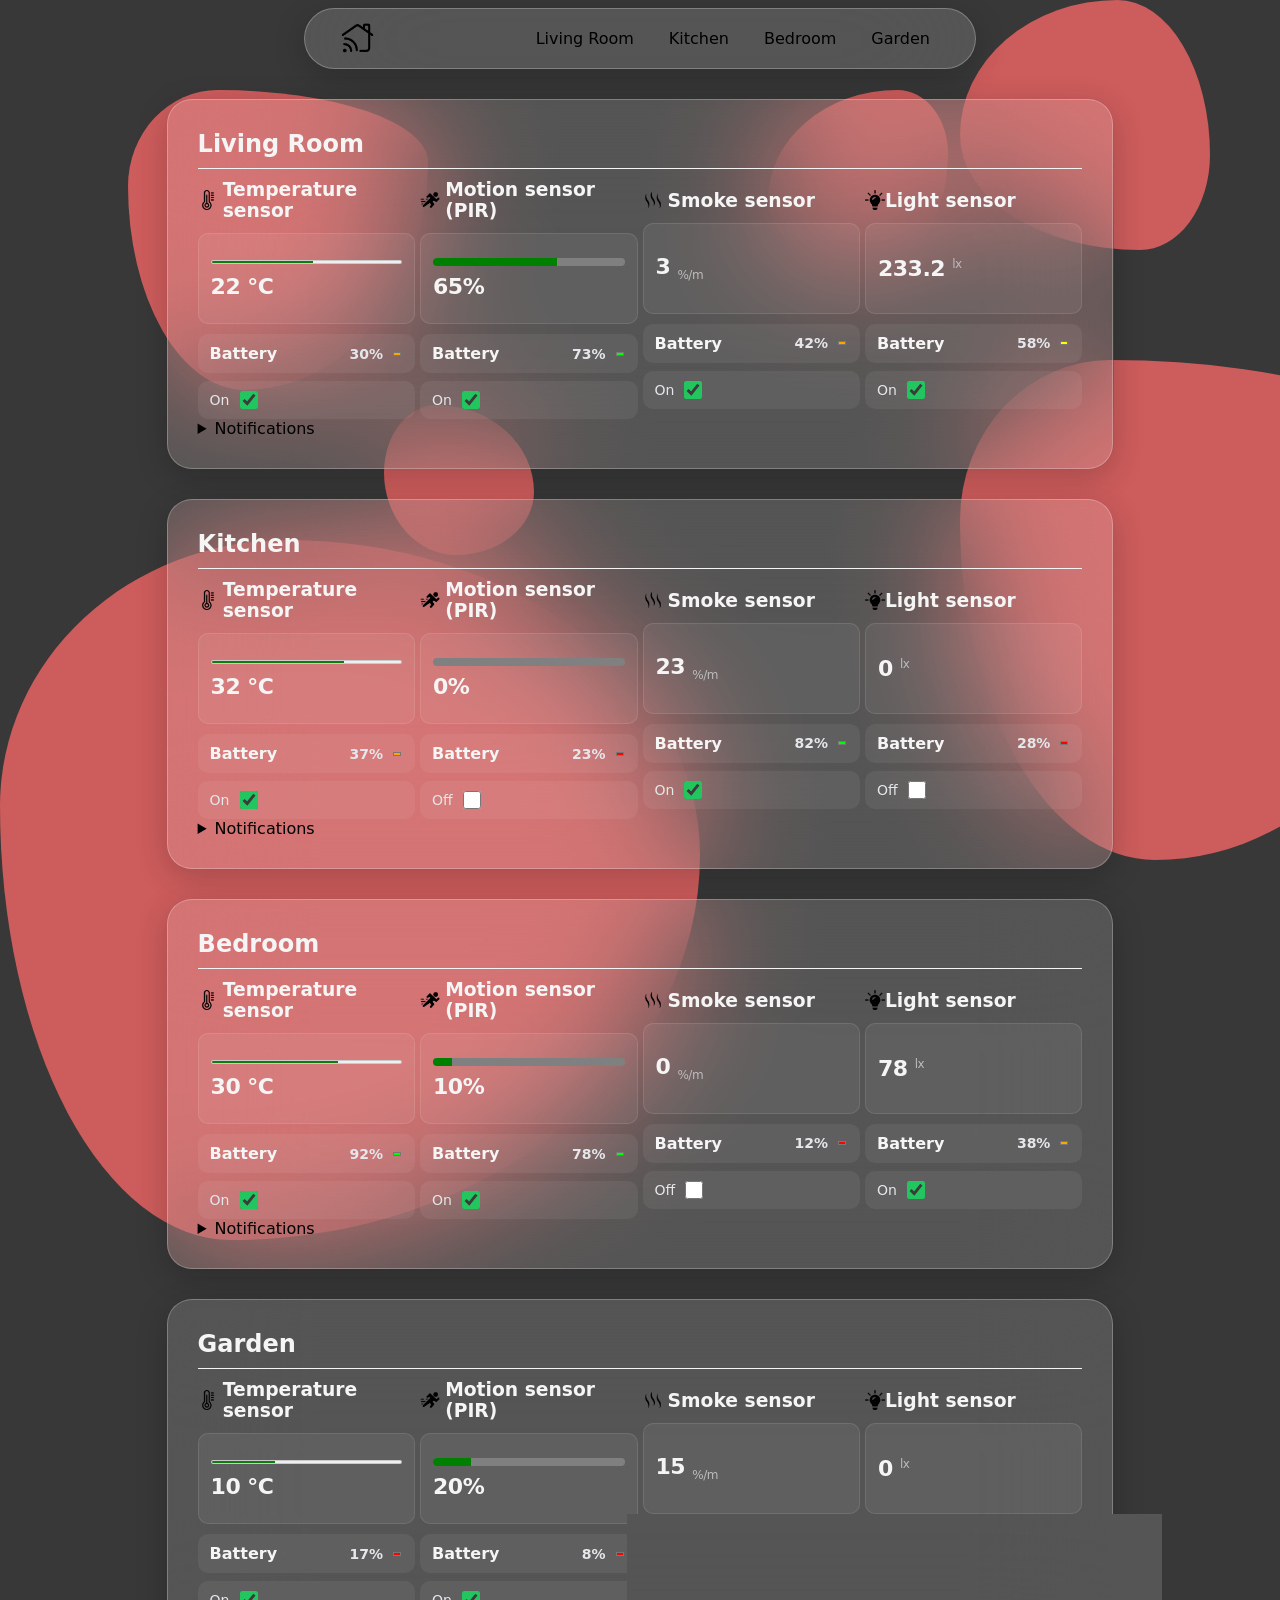
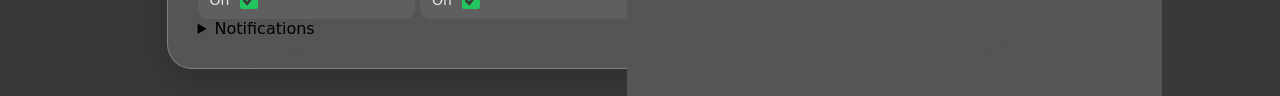
==== commit 2c65d913: "style changes to make it look better and changed the color tags to not trigger browser alerts" ====
--- a/HW2/index.html
+++ b/HW2/index.html
@@ -50,6 +50,7 @@
                 alt="Temperature sensor"
                 style="height: 20px"
               />
+              &nbsp;
               <h3>Temperature sensor</h3>
             </div>
             <div class="data">
@@ -58,7 +59,7 @@
             </div>
             <div class="battery">
               <strong>Battery</strong>
-              <p>30% <input type="color" value="orange" disabled /></p>
+              <p>30% <input type="color" value="#FFA500" disabled /></p>
             </div>
             <div class="status">
               <label>On <input type="checkbox" checked /></label>
@@ -72,6 +73,7 @@
                 alt="Motion sensor (PIR)"
                 style="height: 20px"
               />
+              &nbsp;
               <h3>Motion sensor (PIR)</h3>
             </div>
             <div class="data">
@@ -80,7 +82,7 @@
             </div>
             <div class="battery">
               <strong>Battery</strong>
-              <p>73% <input type="color" value="green" disabled /></p>
+              <p>73% <input type="color" value="#00FF00" disabled /></p>
             </div>
             <div class="status">
               <label>On <input type="checkbox" checked /></label>
@@ -94,6 +96,7 @@
                 alt="Smoke sensor"
                 style="height: 20px"
               />
+              &nbsp;
               <h3>Smoke sensor</h3>
             </div>
             <div class="data">
@@ -101,7 +104,7 @@
             </div>
             <div class="battery">
               <strong>Battery</strong>
-              <p>42% <input type="color" value="orange" disabled /></p>
+              <p>42% <input type="color" value="#FFA500" disabled /></p>
             </div>
             <div class="status">
               <label>On <input type="checkbox" checked /></label>
@@ -118,7 +121,7 @@
             </div>
             <div class="battery">
               <strong>Battery</strong>
-              <p>58% <input type="color" value="yellow" disabled /></p>
+              <p>58% <input type="color" value="#FFFF00" disabled /></p>
             </div>
             <div class="status">
               <label>On <input type="checkbox" checked /></label>
@@ -146,6 +149,7 @@
                 alt="Temperature sensor"
                 style="height: 20px"
               />
+              &nbsp;
               <h3>Temperature sensor</h3>
             </div>
             <div class="data">
@@ -154,7 +158,7 @@
             </div>
             <div class="battery">
               <strong>Battery</strong>
-              <p>37% <input type="color" value="orange" disabled /></p>
+              <p>37% <input type="color" value="#FFA500" disabled /></p>
             </div>
             <div class="status">
               <label>On <input type="checkbox" checked /></label>
@@ -168,6 +172,7 @@
                 alt="Motion sensor (PIR)"
                 style="height: 20px"
               />
+              &nbsp;
               <h3>Motion sensor (PIR)</h3>
             </div>
             <div class="data">
@@ -176,7 +181,7 @@
             </div>
             <div class="battery">
               <strong>Battery</strong>
-              <p>23% <input type="color" value="red" disabled /></p>
+              <p>23% <input type="color" value="#FF0000" disabled /></p>
             </div>
             <div class="status">
               <label>Off <input type="checkbox" /></label>
@@ -190,6 +195,7 @@
                 alt="Smoke sensor"
                 style="height: 20px"
               />
+              &nbsp;
               <h3>Smoke sensor</h3>
             </div>
             <div class="data">
@@ -197,7 +203,7 @@
             </div>
             <div class="battery">
               <strong>Battery</strong>
-              <p>82% <input type="color" value="green" disabled /></p>
+              <p>82% <input type="color" value="#00FF00" disabled /></p>
             </div>
             <div class="status">
               <label>On <input type="checkbox" checked /></label>
@@ -214,7 +220,7 @@
             </div>
             <div class="battery">
               <strong>Battery</strong>
-              <p>28% <input type="color" value="red" disabled /></p>
+              <p>28% <input type="color" value="#FF0000" disabled /></p>
             </div>
             <div class="status">
               <label>Off <input type="checkbox" /></label>
@@ -242,6 +248,7 @@
                 alt="Temperature sensor"
                 style="height: 20px"
               />
+              &nbsp;
               <h3>Temperature sensor</h3>
             </div>
             <div class="data">
@@ -250,7 +257,7 @@
             </div>
             <div class="battery">
               <strong>Battery</strong>
-              <p>92% <input type="color" value="green" disabled /></p>
+              <p>92% <input type="color" value="#00FF00" disabled /></p>
             </div>
             <div class="status">
               <label>On <input type="checkbox" checked /></label>
@@ -264,6 +271,7 @@
                 alt="Motion sensor (PIR)"
                 style="height: 20px"
               />
+              &nbsp;
               <h3>Motion sensor (PIR)</h3>
             </div>
             <div class="data">
@@ -272,7 +280,7 @@
             </div>
             <div class="battery">
               <strong>Battery</strong>
-              <p>78% <input type="color" value="green" disabled /></p>
+              <p>78% <input type="color" value="#00FF00" disabled /></p>
             </div>
             <div class="status">
               <label>On <input type="checkbox" checked /></label>
@@ -286,6 +294,7 @@
                 alt="Smoke sensor"
                 style="height: 20px"
               />
+              &nbsp;
               <h3>Smoke sensor</h3>
             </div>
             <div class="data">
@@ -293,7 +302,7 @@
             </div>
             <div class="battery">
               <strong>Battery</strong>
-              <p>12% <input type="color" value="red" disabled /></p>
+              <p>12% <input type="color" value="#FF0000" disabled /></p>
             </div>
             <div class="status">
               <label>Off <input type="checkbox" /></label>
@@ -310,7 +319,7 @@
             </div>
             <div class="battery">
               <strong>Battery</strong>
-              <p>38% <input type="color" value="orange" disabled /></p>
+              <p>38% <input type="color" value="#FFA500" disabled /></p>
             </div>
             <div class="status">
               <label>On <input type="checkbox" checked /></label>
@@ -338,6 +347,7 @@
                 alt="Temperature sensor"
                 style="height: 20px"
               />
+              &nbsp;
               <h3>Temperature sensor</h3>
             </div>
             <div class="data">
@@ -346,7 +356,7 @@
             </div>
             <div class="battery">
               <strong>Battery</strong>
-              <p>17% <input type="color" value="red" disabled /></p>
+              <p>17% <input type="color" value="#FF0000" disabled /></p>
             </div>
             <div class="status">
               <label>On <input type="checkbox" checked /></label>
@@ -360,6 +370,7 @@
                 alt="Motion sensor (PIR)"
                 style="height: 20px"
               />
+              &nbsp;
               <h3>Motion sensor (PIR)</h3>
             </div>
             <div class="data">
@@ -368,7 +379,7 @@
             </div>
             <div class="battery">
               <strong>Battery</strong>
-              <p>8% <input type="color" value="red" disabled /></p>
+              <p>8% <input type="color" value="#FF0000" disabled /></p>
             </div>
             <div class="status">
               <label>On <input type="checkbox" checked /></label>
@@ -382,6 +393,7 @@
                 alt="Smoke sensor"
                 style="height: 20px"
               />
+              &nbsp;
               <h3>Smoke sensor</h3>
             </div>
             <div class="data">
@@ -389,7 +401,7 @@
             </div>
             <div class="battery">
               <strong>Battery</strong>
-              <p>10% <input type="color" value="red" disabled /></p>
+              <p>10% <input type="color" value="#FF0000" disabled /></p>
             </div>
             <div class="status">
               <label>On <input type="checkbox" checked /></label>
@@ -406,7 +418,7 @@
             </div>
             <div class="battery">
               <strong>Battery</strong>
-              <p>88% <input type="color" value="green" disabled /></p>
+              <p>88% <input type="color" value="#00FF00" disabled /></p>
             </div>
             <div class="status">
               <label>Off <input type="checkbox" /></label>
--- a/HW2/style.css
+++ b/HW2/style.css
@@ -36,19 +36,12 @@
   text-decoration: none;
 }
 
-h1 {
-  padding: 0;
-  margin: 0;
-}
-
-h2 {
-  padding: 0;
-  margin: 0;
-}
-
+h1,
+h2,
 h3 {
   padding: 0;
   margin: 0;
+  color: whitesmoke;
 }
 
 header {
@@ -106,8 +99,8 @@
   background: rgba(255, 255, 255, 0.15);
 
   /* The blur effect on the content behind the card */
-  backdrop-filter: blur(12px);
-  -webkit-backdrop-filter: blur(12px); /* Safari support */
+  backdrop-filter: blur(64px);
+  -webkit-backdrop-filter: blur(64px); /* Safari support */
 
   /* Subtle glass edge border */
   border: 1px solid rgba(255, 255, 255, 0.25);
@@ -137,8 +130,8 @@
   background: rgba(255, 255, 255, 0.15);
 
   /* The blur effect on the content behind the card */
-  backdrop-filter: blur(12px);
-  -webkit-backdrop-filter: blur(12px); /* Safari support */
+  backdrop-filter: blur(64px);
+  -webkit-backdrop-filter: blur(64px); /* Safari support */
 
   /* Subtle glass edge border */
   border: 1px solid rgba(255, 255, 255, 0.25);
@@ -159,6 +152,7 @@
   justify-content: center;
 
   margin-top: 10px;
+  gap: 5px;
 }
 
 .sensor-info {
@@ -187,28 +181,51 @@
   display: flex;
   flex-direction: column;
   align-items: flex-start;
+  justify-content: center;
   gap: 8px;
-  min-height: 45px;
+  min-height: 65px;
+  margin-top: 12px;
+  padding: 12px;
+  border: 1px solid rgba(255, 255, 255, 0.1);
+  border-radius: 10px;
+  background: rgba(255, 255, 255, 0.06);
 }
 
 .data p {
   margin: 0;
-  font-size: 18px;
-  font-weight: bold;
-  color: #222;
+  color: #f5f5f5;
+  font-size: 22px;
+  font-weight: 700;
+  letter-spacing: -0.5px;
+}
+
+.data sub,
+.data sup {
+  color: #bcbcbc;
+  font-size: 12px;
+  font-weight: 500;
 }
 
 .data meter,
 .data progress {
-  width: 60%;
-  height: 12px;
-}
-
-/* Battery level */
+  width: 100%;
+  max-width: 220px;
+  height: 8px;
+  border: none;
+  border-radius: 10px;
+  overflow: hidden;
+}
+
+/* Battery information */
 .battery {
   display: flex;
   align-items: center;
   justify-content: space-between;
+  gap: 12px;
+  margin-top: 10px;
+  padding: 10px 12px;
+  border-radius: 10px;
+  background: rgba(255, 255, 255, 0.06);
 }
 
 .battery p {
@@ -216,40 +233,50 @@
   align-items: center;
   gap: 8px;
   margin: 0;
+  color: #e5e7eb;
   font-size: 14px;
   font-weight: 600;
 }
 
+.battery strong {
+  color: whitesmoke;
+}
+
 .battery input[type="color"] {
-  width: 22px;
-  height: 22px;
-  padding: 2px;
+  width: 12px;
+  height: 12px;
+  padding: 0;
   border: none;
   border-radius: 50%;
   background: transparent;
   cursor: default;
 }
 
-/* Sensor on/off status */
+/* On/off status */
 .status {
   display: flex;
   align-items: center;
   justify-content: space-between;
+  margin-top: 8px;
+  padding: 10px 12px;
+  border-radius: 10px;
+  background: rgba(255, 255, 255, 0.06);
 }
 
 .status label {
   display: flex;
   align-items: center;
-  gap: 8px;
+  gap: 10px;
+  color: #e5e7eb;
   font-size: 14px;
-  font-weight: 600;
-  color: #333;
+  font-weight: 500;
 }
 
 .status input[type="checkbox"] {
   width: 18px;
   height: 18px;
-  accent-color: #16a34a;
+  margin: 0;
+  accent-color: #22c55e;
   cursor: pointer;
 }
 
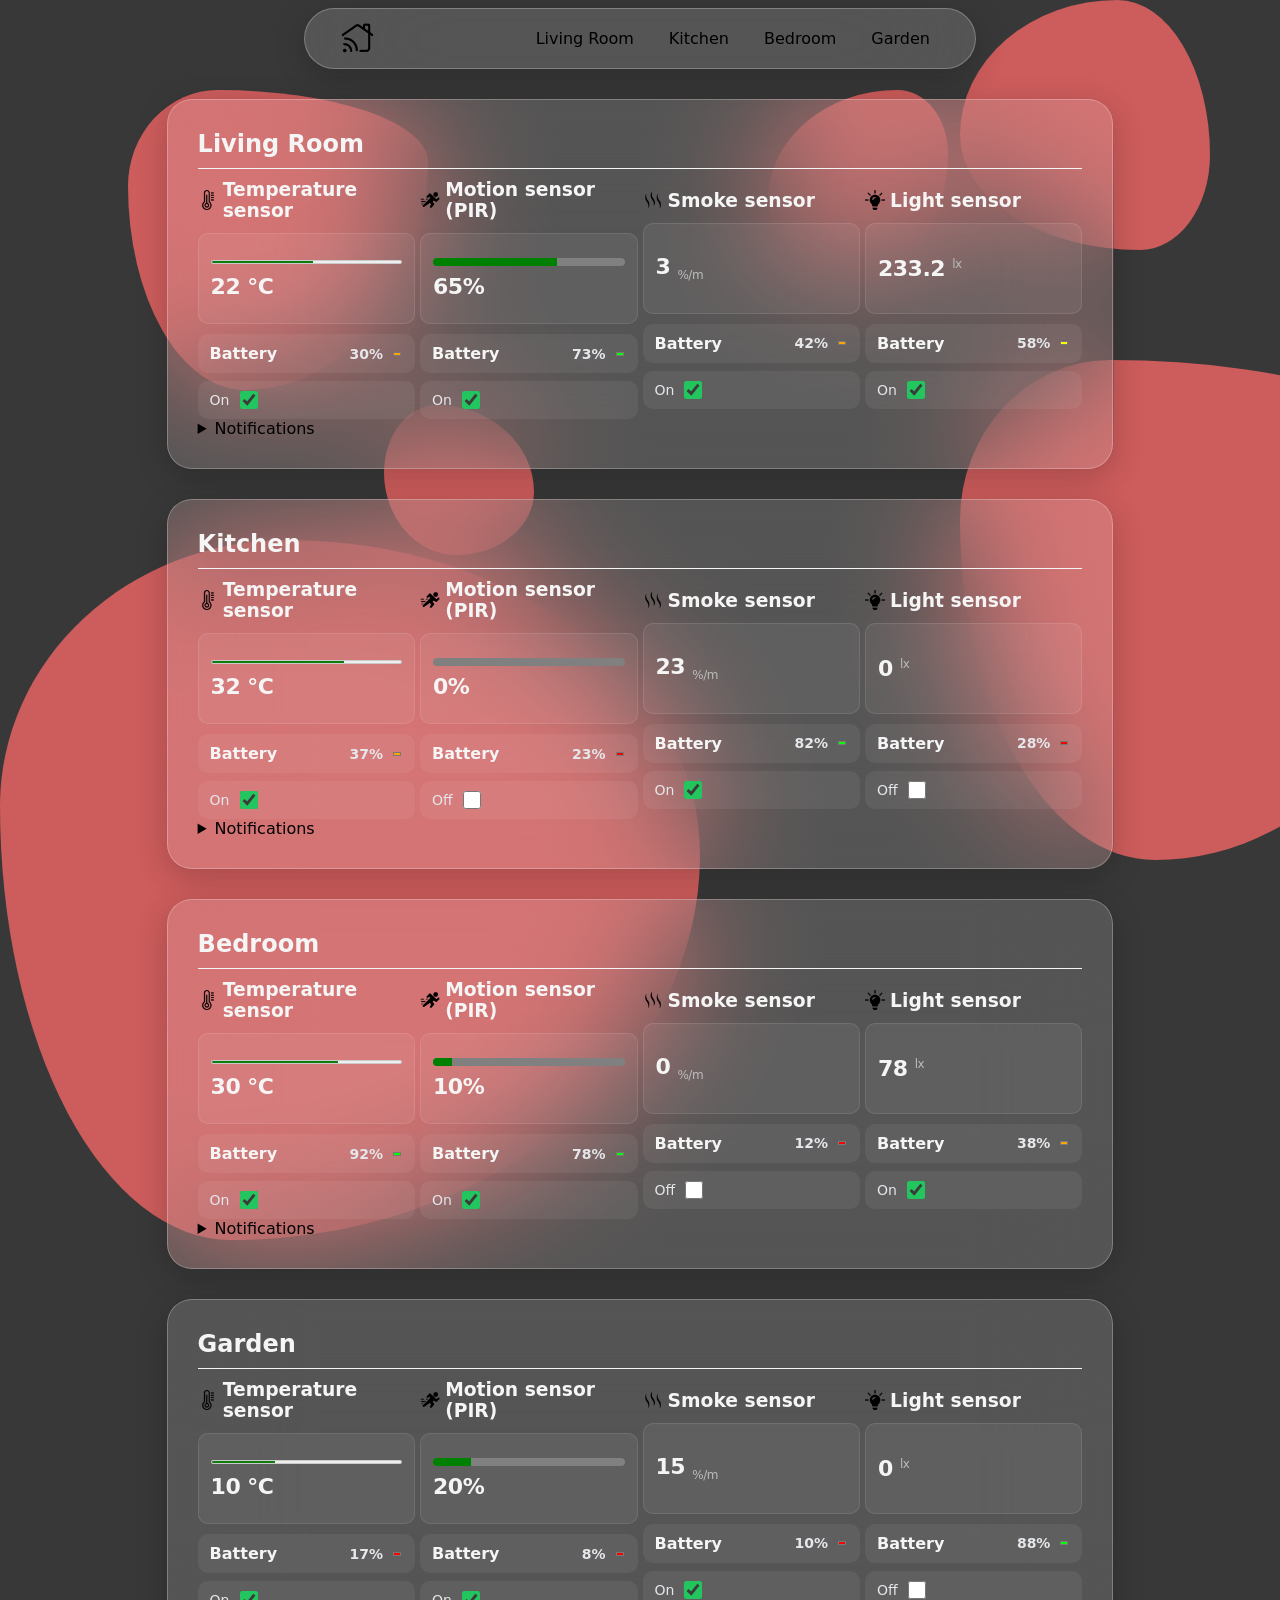
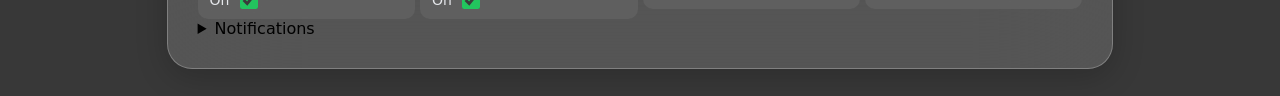
==== commit ec2e6263: "added missing &nbsp; to light sensor" ====
--- a/HW2/index.html
+++ b/HW2/index.html
@@ -114,6 +114,7 @@
           <div class="sensor-info">
             <div class="title">
               <img src="img/idea.png" alt="Light sensor" style="height: 20px" />
+              &nbsp;
               <h3>Light sensor</h3>
             </div>
             <div class="data">
@@ -213,6 +214,7 @@
           <div class="sensor-info">
             <div class="title">
               <img src="img/idea.png" alt="Light sensor" style="height: 20px" />
+              &nbsp;
               <h3>Light sensor</h3>
             </div>
             <div class="data">
@@ -312,6 +314,7 @@
           <div class="sensor-info">
             <div class="title">
               <img src="img/idea.png" alt="Light sensor" style="height: 20px" />
+              &nbsp;
               <h3>Light sensor</h3>
             </div>
             <div class="data">
@@ -411,6 +414,7 @@
           <div class="sensor-info">
             <div class="title">
               <img src="img/idea.png" alt="Light sensor" style="height: 20px" />
+              &nbsp;
               <h3>Light sensor</h3>
             </div>
             <div class="data">
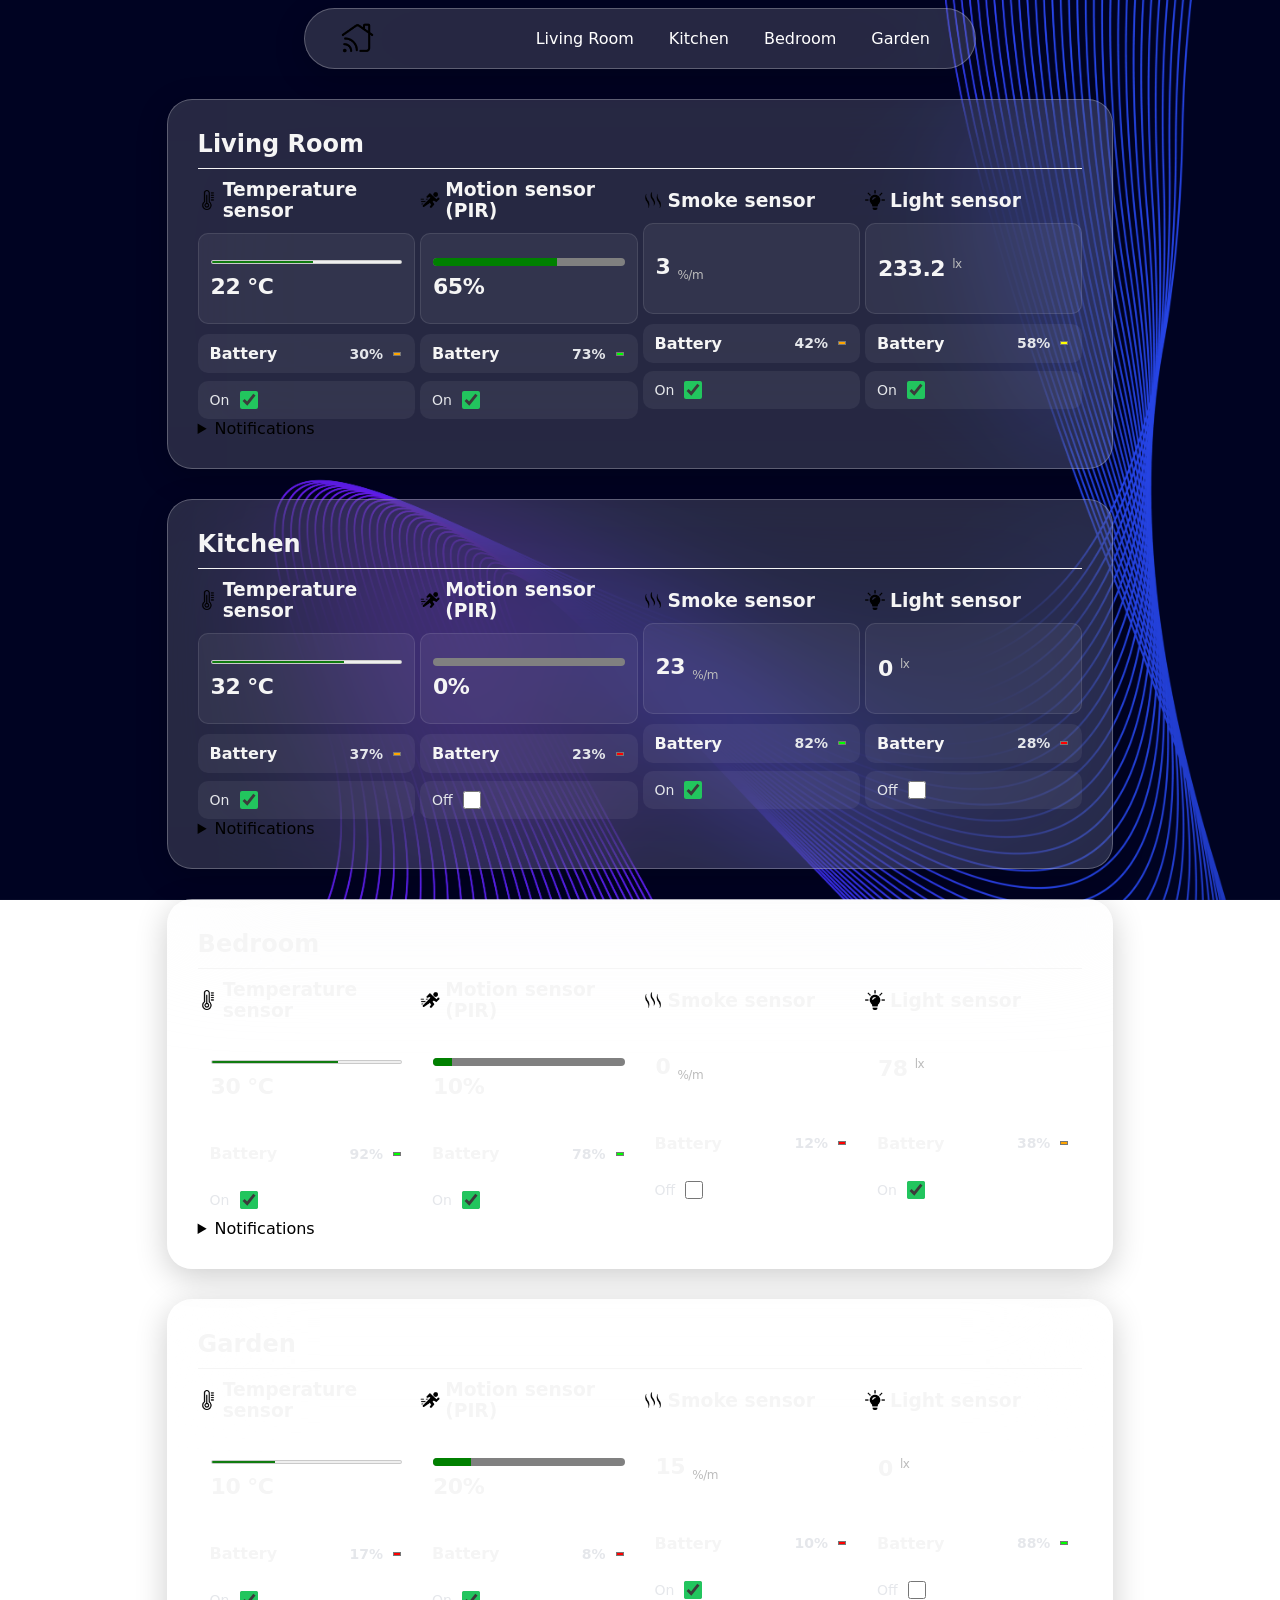
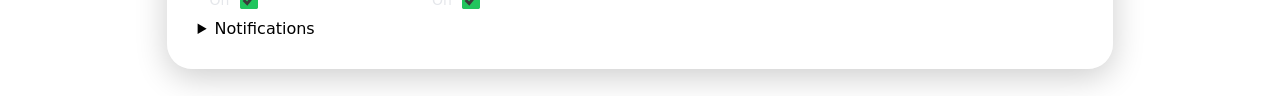
==== commit 75edc721: "changed background to a free to use picture and changed some nav bar button effects" ====
--- a/HW2/index.html
+++ b/HW2/index.html
@@ -8,12 +8,18 @@
   </head>
 
   <body>
-    <div class="shapes"></div>
-    <div class="shapes"></div>
-    <div class="shapes"></div>
-    <div class="shapes"></div>
-    <div class="shapes"></div>
-    <div class="shapes"></div>
+    <!-- <div class="shapes"></div>
+    <div class="shapes"></div>
+    <div class="shapes"></div>
+    <div class="shapes"></div>
+    <div class="shapes"></div>
+    <div class="shapes"></div>
+    <div class="shapes"></div>
+    <div class="shapes"></div>
+    <div class="shapes"></div>
+    <div class="shapes"></div>
+    <div class="shapes"></div>
+    <div class="shapes"></div> -->
 
     <header>
       <div class="nav-container">
--- a/HW2/style.css
+++ b/HW2/style.css
@@ -19,12 +19,17 @@
   justify-content: center;
   flex-direction: column;
 
-  background-color: #383838;
+  background-image: url("img/background.jpg");
+  background-repeat: no-repeat;
+  background-position: center;
+  background-size: cover;
+  background-attachment: fixed;
 }
 
 a {
   text-decoration: none;
   color: inherit;
+  color: white;
 }
 
 ul {
@@ -75,8 +80,12 @@
 }
 
 header li:hover {
-  box-shadow: 0 2px 2px 0 rgba(0, 0, 0, 0.2);
   color: white;
+  box-shadow: 0 2px 2px 0 rgba(255, 255, 255, 0.4);
+  box-shadow:
+    inset 0 1px 0 0 rgba(255, 255, 255, 0.4),
+    inset 0 10px 20px -10px rgba(255, 255, 255, 0.2);
+  background-color: mediumslateblue;
 }
 
 nav {
@@ -279,58 +288,3 @@
   accent-color: #22c55e;
   cursor: pointer;
 }
-
-/* ================ background shapes ================ */
-
-.shapes {
-  background-color: indianred;
-  position: fixed;
-}
-
-.shapes:nth-child(1) {
-  border-radius: 30% 70% 61% 39% / 32% 24% 76% 68%;
-  height: 300px;
-  width: 300px;
-  left: 10vw;
-  top: 10vh;
-}
-
-.shapes:nth-child(2) {
-  border-radius: 30% 70% 61% 39% / 32% 24% 76% 68%;
-  height: 500px;
-  width: 500px;
-  left: 75vw;
-  top: 40vh;
-}
-
-.shapes:nth-child(3) {
-  border-radius: 63% 37% 28% 72% / 54% 62% 38% 46%;
-  height: 250px;
-  width: 250px;
-  left: 75vw;
-  top: 0vh;
-}
-
-.shapes:nth-child(4) {
-  border-radius: 41% 59% 67% 33% / 38% 45% 55% 62%;
-  height: 700px;
-  width: 700px;
-  left: 0vw;
-  top: 60vh;
-}
-
-.shapes:nth-child(5) {
-  border-radius: 72% 28% 43% 57% / 61% 35% 65% 39%;
-  height: 180px;
-  width: 180px;
-  left: 60vw;
-  top: 10vh;
-}
-
-.shapes:nth-child(6) {
-  border-radius: 35% 65% 52% 48% / 45% 58% 42% 55%;
-  height: 150px;
-  width: 150px;
-  left: 30vw;
-  top: 45vh;
-}
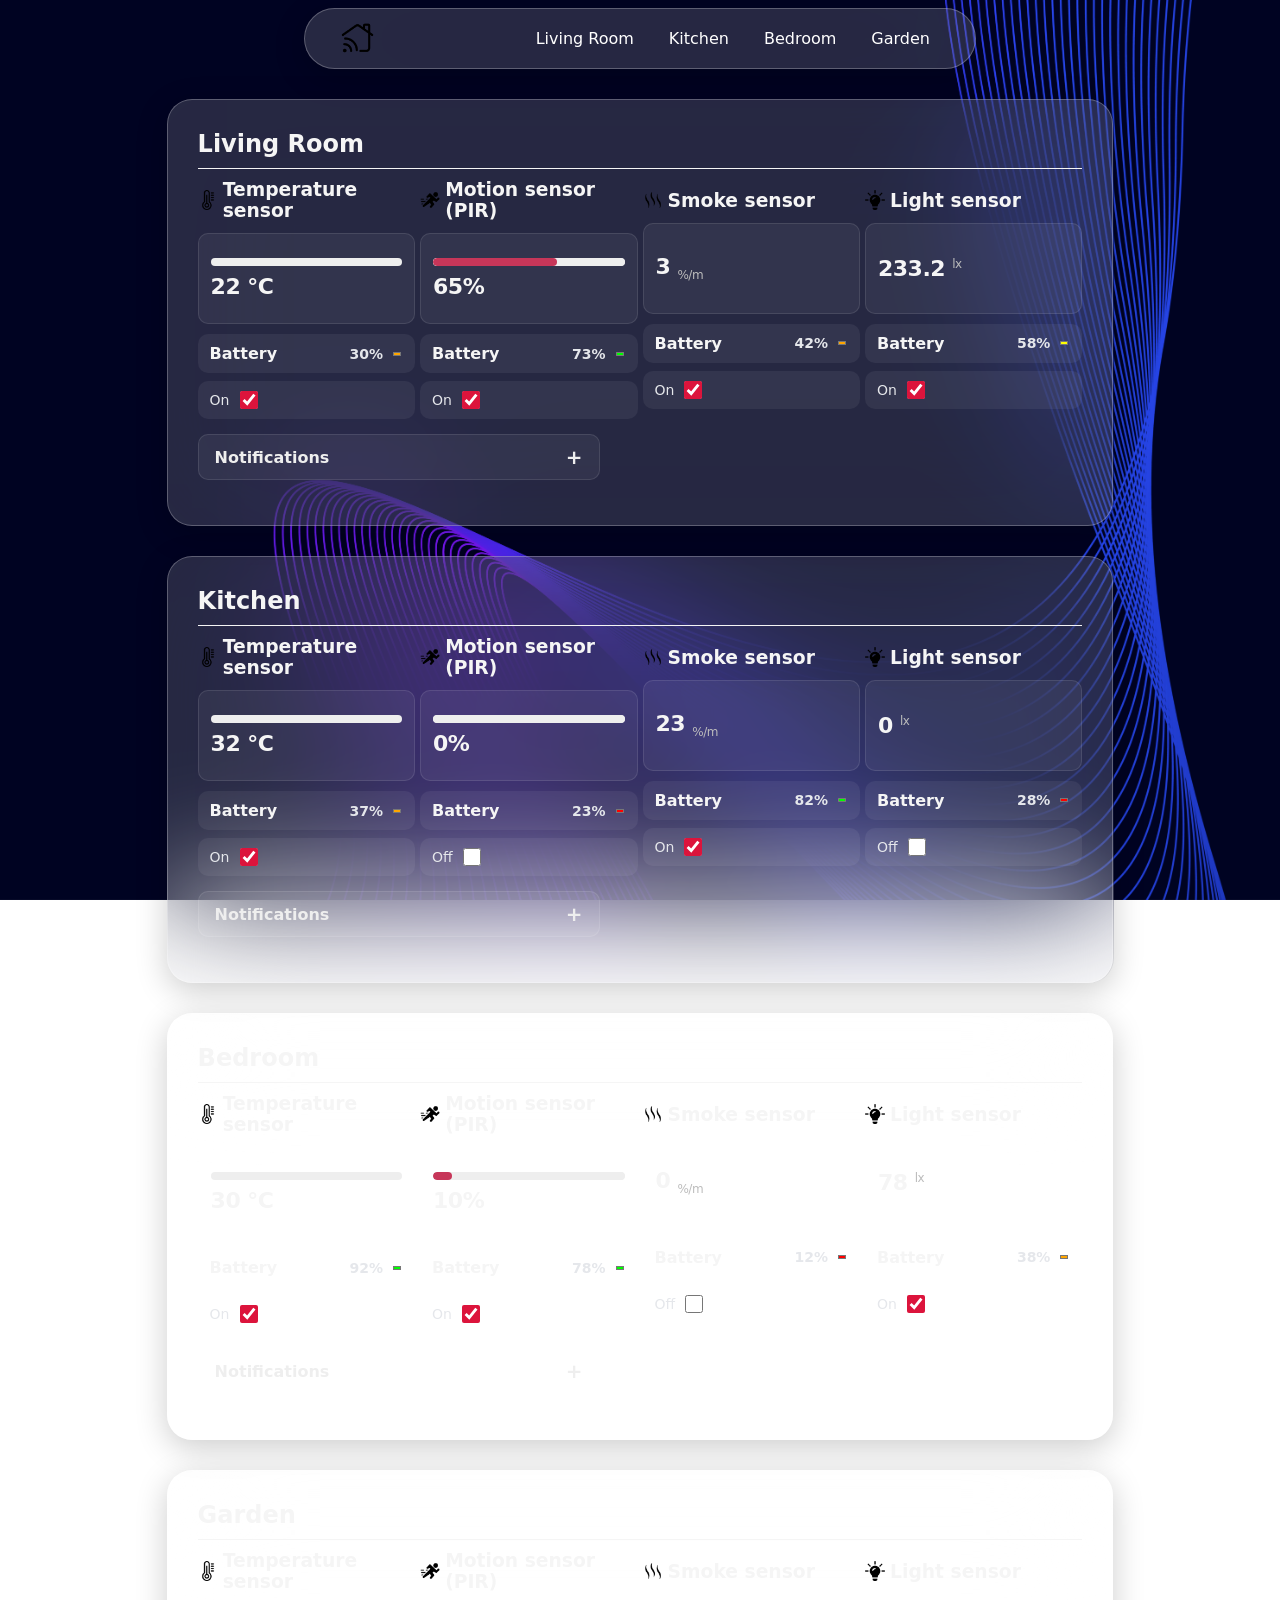
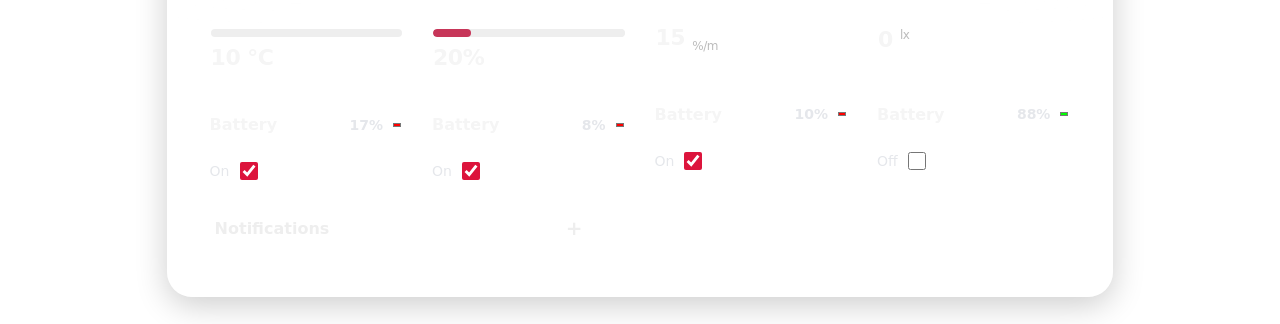
==== commit bd95497c: "styled notifications" ====
--- a/HW2/index.html
+++ b/HW2/index.html
@@ -8,19 +8,6 @@
   </head>
 
   <body>
-    <!-- <div class="shapes"></div>
-    <div class="shapes"></div>
-    <div class="shapes"></div>
-    <div class="shapes"></div>
-    <div class="shapes"></div>
-    <div class="shapes"></div>
-    <div class="shapes"></div>
-    <div class="shapes"></div>
-    <div class="shapes"></div>
-    <div class="shapes"></div>
-    <div class="shapes"></div>
-    <div class="shapes"></div> -->
-
     <header>
       <div class="nav-container">
         <img src="img/smart-house.png" alt="" style="width: 35px" />
--- a/HW2/style.css
+++ b/HW2/style.css
@@ -85,7 +85,7 @@
   box-shadow:
     inset 0 1px 0 0 rgba(255, 255, 255, 0.4),
     inset 0 10px 20px -10px rgba(255, 255, 255, 0.2);
-  background-color: mediumslateblue;
+  background-color: crimson;
 }
 
 nav {
@@ -285,6 +285,135 @@
   width: 18px;
   height: 18px;
   margin: 0;
-  accent-color: #22c55e;
+  accent-color: crimson;
   cursor: pointer;
 }
+
+meter,
+progress {
+  width: 160px;
+  height: 12px;
+  vertical-align: middle;
+  border: none;
+  border-radius: 10px;
+  overflow: hidden;
+  appearance: none;
+  -webkit-appearance: none;
+}
+
+/* Progress bar background */
+progress {
+  background-color: #eeeeee;
+}
+
+/* Progress bar fill */
+progress::-webkit-progress-bar {
+  background-color: #eeeeee;
+  border-radius: 10px;
+}
+
+progress::-webkit-progress-value {
+  background-color: #c73659;
+  border-radius: 10px;
+}
+
+progress::-moz-progress-bar {
+  background-color: #c73659;
+  border-radius: 10px;
+}
+
+/* Meter background */
+meter {
+  background-color: #eeeeee;
+}
+
+/* Meter track */
+meter::-webkit-meter-bar {
+  background: #eeeeee;
+  border: none;
+  border-radius: 10px;
+}
+
+/* Meter fill */
+meter::-webkit-meter-optimum-value {
+  background: #a91d3a;
+  border-radius: 10px;
+}
+
+meter::-webkit-meter-suboptimum-value {
+  background: #c73659;
+  border-radius: 10px;
+}
+
+meter::-webkit-meter-even-less-good-value {
+  background: #a91d3a;
+  border-radius: 10px;
+}
+
+/* ================ notifications ================ */
+
+details {
+  margin: 15px 0;
+  overflow: hidden;
+  max-width: 400px;
+
+  border: 1px solid rgba(255, 255, 255, 0.1);
+  border-radius: 10px;
+  background: rgba(255, 255, 255, 0.06);
+}
+
+summary {
+  padding: 12px 16px;
+  /* background-color: #a91d3a; */
+  color: #eeeeee;
+  font-weight: bold;
+  cursor: pointer;
+  list-style: none;
+  display: flex;
+  align-items: center;
+  justify-content: space-between;
+  gap: 10px;
+}
+
+/* Hide default arrow */
+summary::-webkit-details-marker {
+  display: none;
+}
+
+/* Custom arrow */
+summary::after {
+  content: "+";
+  font-size: 20px;
+  line-height: 1;
+}
+
+details[open] summary::after {
+  content: "−";
+}
+
+/* Hover effect */
+summary:hover {
+  background-color: #c73659;
+}
+
+/* Notification list */
+details ul {
+  list-style: none;
+  padding: 10px 16px;
+  margin: 0;
+}
+
+/* Individual notification */
+details ul li {
+  padding: 10px 12px;
+  margin: 5px 0;
+  border-left: 2px solid #c73659;
+  color: whitesmoke;
+  font-size: 14px;
+}
+
+/* Keyboard accessibility */
+summary:focus-visible {
+  outline: 2px solid #c73659;
+  outline-offset: -3px;
+}
